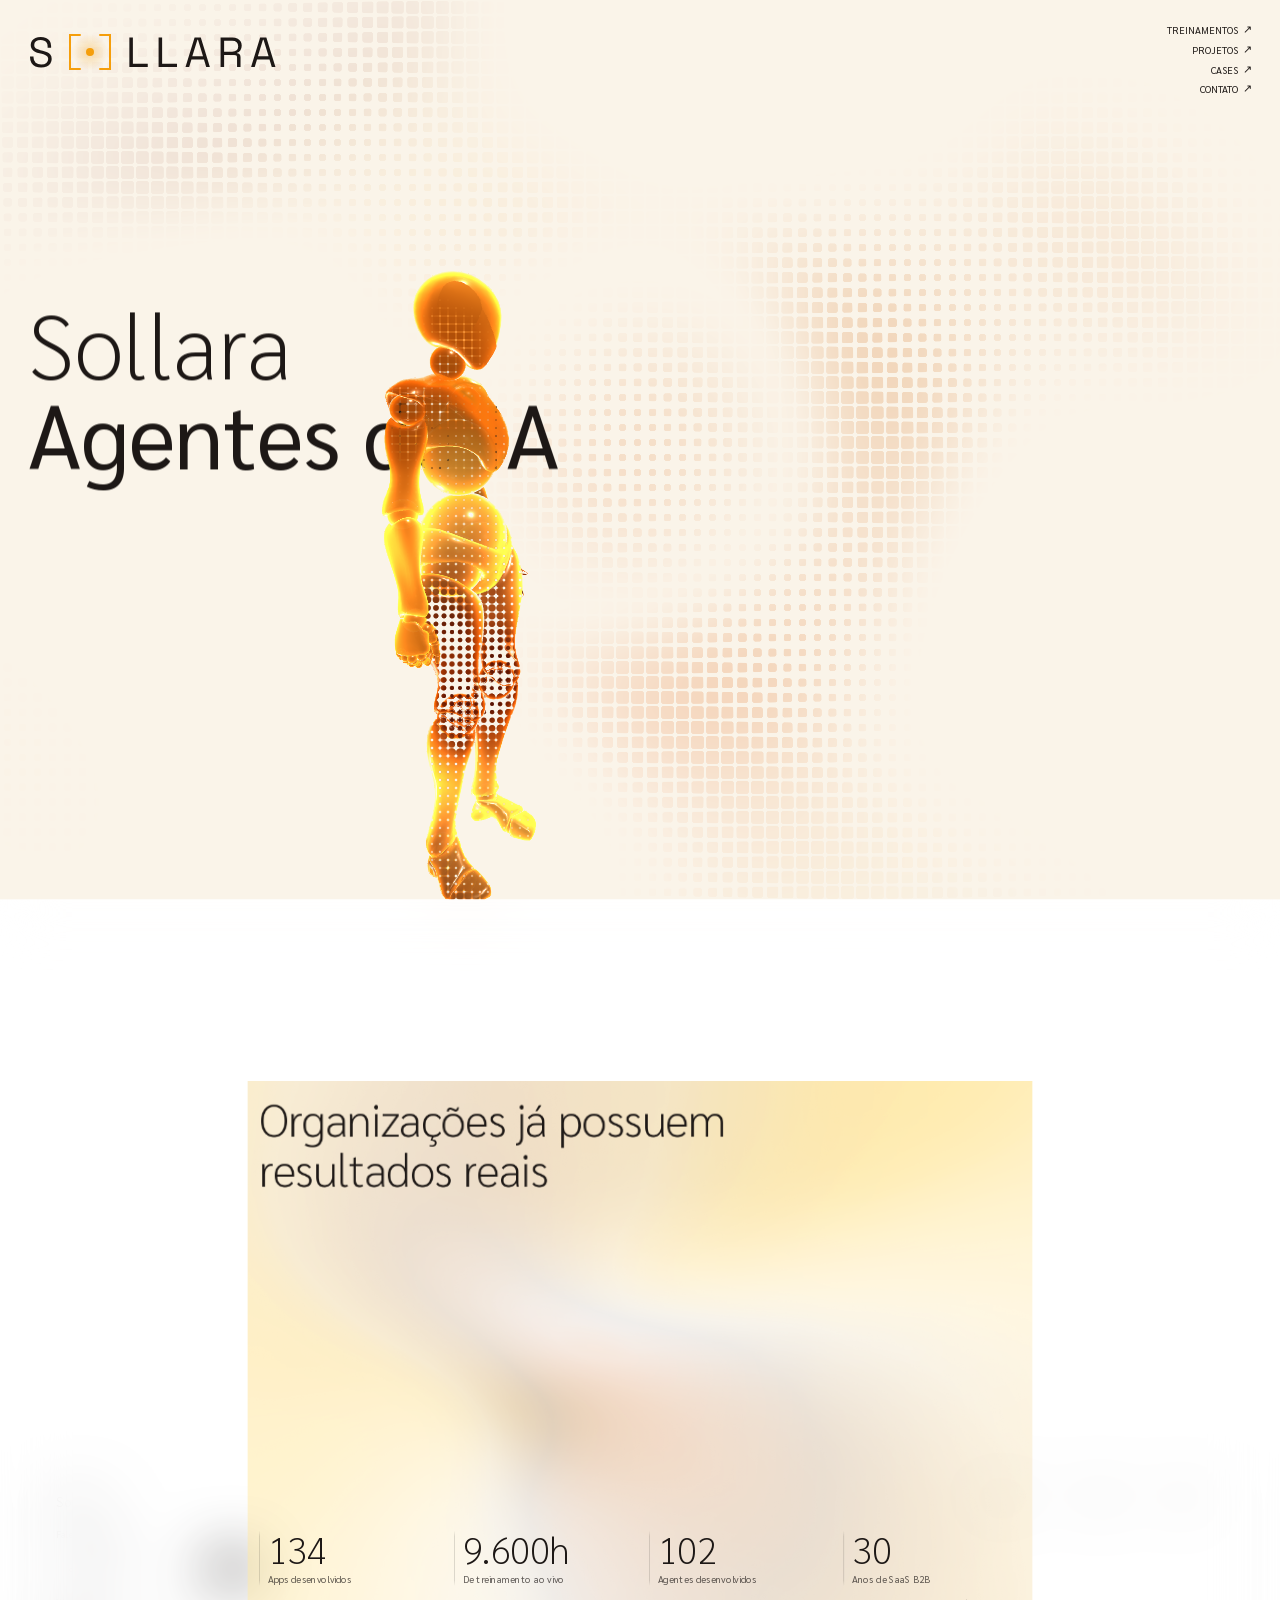
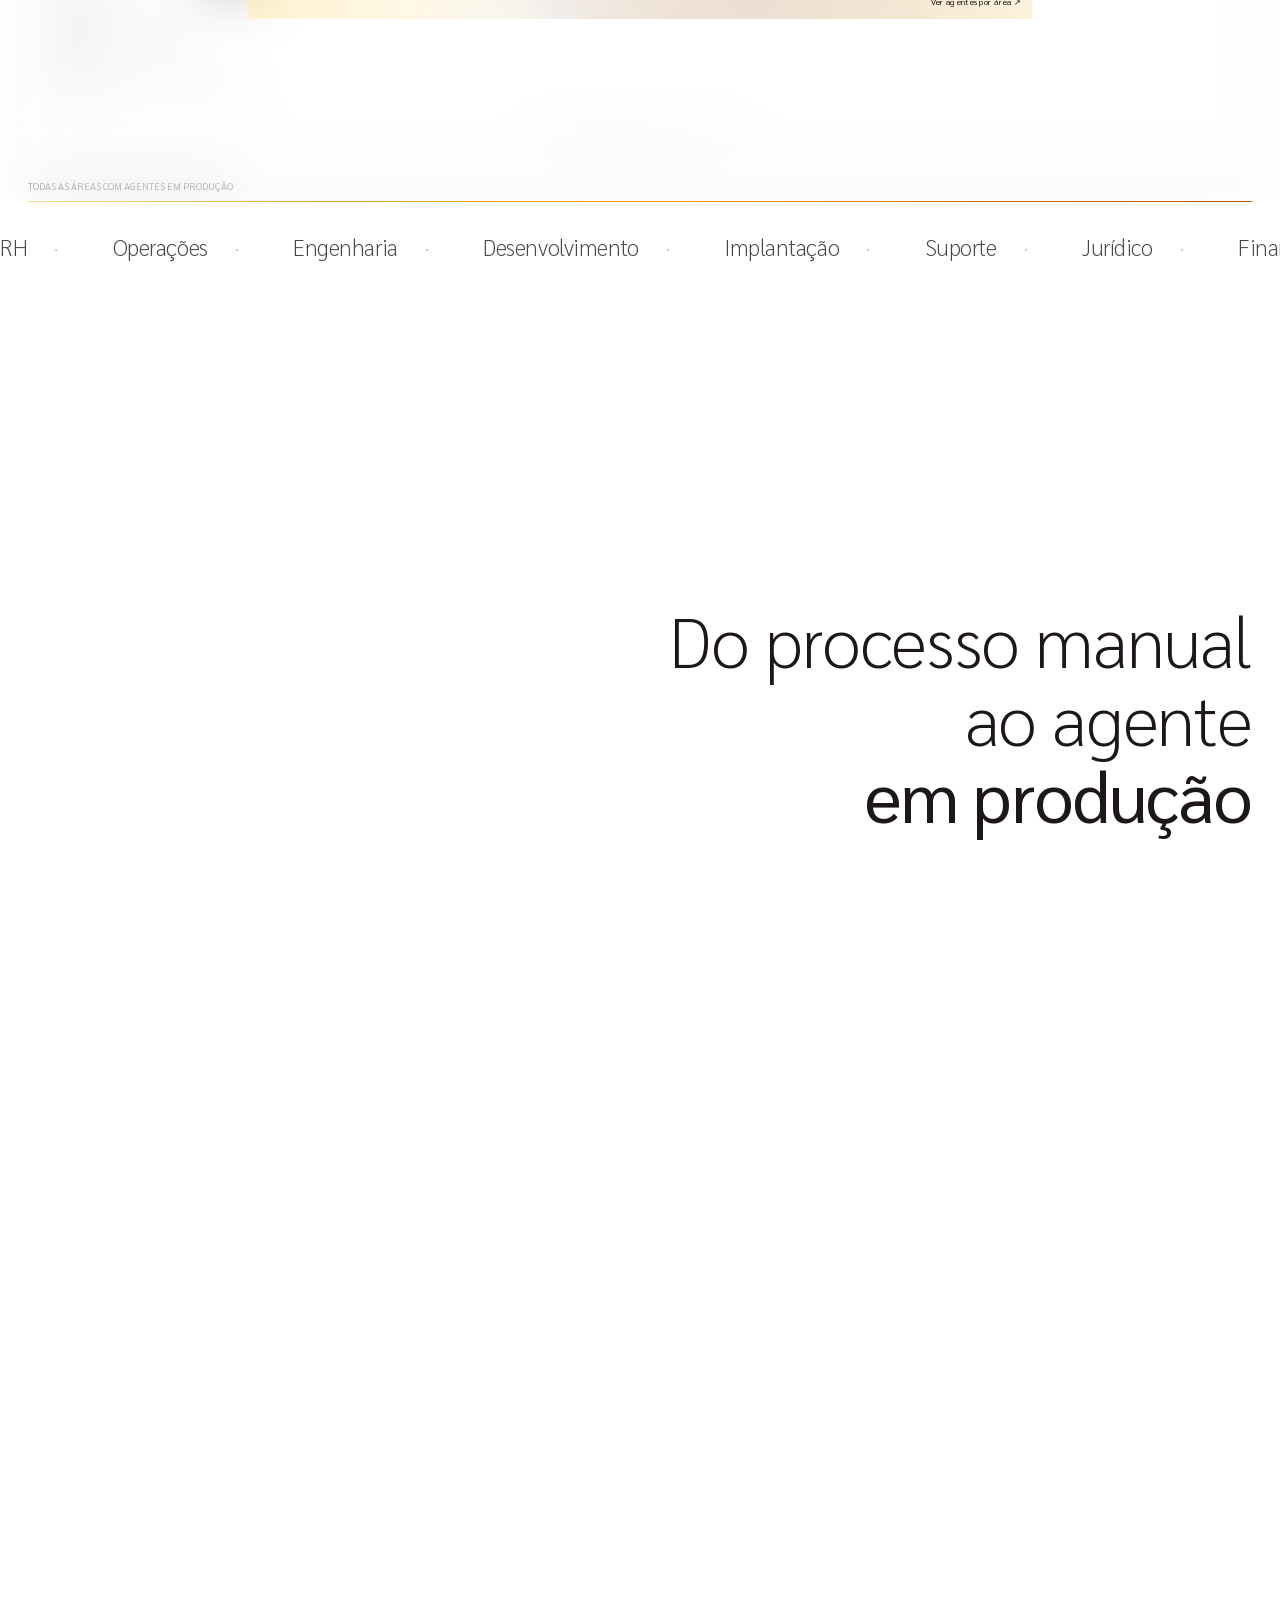
==== index.html @ 8cad81ec "feat: publica versão de avaliação do site da Sollara" ====
<!DOCTYPE html><html lang="pt-BR"><head><meta charset="UTF-8"><meta name="viewport" content="width=device-width, initial-scale=1.0"><title>Sollara — Agentes de IA Empresariais </title><meta name="description" content="Treinamentos de 16h por área e projetos de IA agêntica do Grupo eSales."><link rel="stylesheet" href="motion/css/fonts.css"><link rel="stylesheet" href="motion/css/style.css"><style>.palavra{white-space:nowrap}html{font-size:max(9px,.625vw)}.marquee-text{letter-spacing:-.02em;color:#1d1816;white-space:nowrap;align-items:center;height:3.75rem;font-family:Sarabun,sans-serif;font-size:2.5rem;font-weight:200;display:inline-flex}.marquee-text:after{content:"·";color:#e8ab30;margin-left:3rem}.hero-logo{height:auto}.phase4-container .split-feature-container{pointer-events:inherit}.footer-contato{flex-direction:column;gap:.75rem;margin:.5rem 0 1.5rem;font-size:.875rem;display:flex}.footer-contato a,.footer-contato div{color:#1d1816;flex-direction:column;gap:.15rem;text-decoration:none;display:flex}.footer-contato a:hover{color:#db7706}.footer-contato span{letter-spacing:.12em;text-transform:uppercase;opacity:.5;font-size:.625rem;font-weight:700}.footer-col a.footer-col-link{opacity:1;font-size:1rem;font-weight:500}.footer-col a.footer-col-link:hover{color:#db7706}.hi-text-forte{opacity:.92;font-size:1.375rem;font-weight:500}.gc-bottom{flex-direction:column;align-items:stretch;gap:1.75rem}.gc-bottom-right{grid-template-columns:repeat(4,minmax(0,1fr));align-items:start;gap:2rem 3rem;width:100%;display:grid}.stat-link{align-self:flex-end}.gc-bottom-right .stat-col{gap:.75rem;padding-left:1.5rem}.gc-bottom-right .stat-num{white-space:nowrap;font-size:max(40px,4.4vw)}.gc-bottom-right .stat-desc{opacity:.7;white-space:nowrap;font-size:15px;font-weight:500}.stat-link{color:#1d1816;letter-spacing:.02em;font-size:13px;font-weight:500;text-decoration:none}.stat-link:hover{color:#b45309}@media (width<=900px){.gc-bottom-right{grid-template-columns:repeat(2,minmax(0,1fr));column-gap:2rem}}
</style></head><body><div id="preloader" style="position: fixed; top: 0; left: 0; width: 100%; height: 100vh; z-index: 9999; pointer-events: none; transition: opacity 1s ease;"><div style="position: absolute; top: 2.5rem; left: 3.125rem; color: #1d1816; font-family: 'Sarabun', sans-serif; font-weight: 200; font-size: 4rem; letter-spacing: -0.02em; line-height: 1;">[ &nbsp;<div style="height: 4rem; overflow: hidden; position: relative; width: 6.5rem; display: inline-block; vertical-align: top;"><div id="odometer-numbers" style="position: absolute; top: 0; left: 0; width: 100%; transition: transform 0.05s linear; text-align: center;"></div></div>&nbsp; / 100 ]</div></div><img src="motion/images/logo-sollara.svg" class="hero-logo preload-hidden reveal-anim from-top" alt="Sollara"><h1 class="hero-title" id="animated-hero-title">Sollara<br><span class="hero-subtitle">Agentes de IA</span></h1><div class="hero-nav preload-hidden reveal-anim from-top"><a href="solucoes/index.html#cursos">treinamentos <span class="nav-arrow">↗</span></a><a href="solucoes/index.html#projetos">projetos <span class="nav-arrow">↗</span></a><a href="solucoes/index.html#cases">cases <span class="nav-arrow">↗</span></a><a href="mailto:contato@sollara.ai">contato <span class="nav-arrow">↗</span></a></div><div class="scroll-content-wrapper"><div class="scroll-title-container" id="scroll-title"><h3 class="animated-title flow-title">Área de negócios munida de<br>um exército de<br><span style="font-weight: 500;">desenvolvedores</span></h3></div><div class="clients-container"><div class="clients-subtitle">TODAS AS ÁREAS COM AGENTES EM PRODUÇÃO</div><div class="clients-line"></div><div class="marquee-container"><div class="marquee-content"><span class="marquee-logo marquee-text">RH</span><span class="marquee-logo marquee-text">Operações</span><span class="marquee-logo marquee-text">Engenharia</span><span class="marquee-logo marquee-text">Desenvolvimento</span><span class="marquee-logo marquee-text">Implantação</span><span class="marquee-logo marquee-text">Suporte</span><span class="marquee-logo marquee-text">Jurídico</span><span class="marquee-logo marquee-text">Financeiro</span><span class="marquee-logo marquee-text">Comercial</span><span class="marquee-logo marquee-text">Infraestrutura/TI</span><span class="marquee-logo marquee-text">Diretoria</span><span class="marquee-logo marquee-text">Conselho</span><span class="marquee-logo marquee-text">RH</span><span class="marquee-logo marquee-text">Operações</span><span class="marquee-logo marquee-text">Engenharia</span><span class="marquee-logo marquee-text">Desenvolvimento</span><span class="marquee-logo marquee-text">Implantação</span><span class="marquee-logo marquee-text">Suporte</span><span class="marquee-logo marquee-text">Jurídico</span><span class="marquee-logo marquee-text">Financeiro</span><span class="marquee-logo marquee-text">Comercial</span><span class="marquee-logo marquee-text">Infraestrutura/TI</span><span class="marquee-logo marquee-text">Diretoria</span><span class="marquee-logo marquee-text">Conselho</span></div></div></div><div class="feature-container" style="align-items: flex-end; padding-right: 3.125rem; padding-left: 3.125rem; box-sizing: border-box;"><h3 class="feature-title animated-title flow-title" style="text-align: right;">Do processo manual<br>ao agente<br><span style="font-weight: 500;">em produção</span></h3></div></div><div class="phase4-container" id="phase4-container" style="font-family: 'Sarabun', sans-serif;"><div class="split-feature-container"><div class="hi-top" style="width: 100%; min-width: 15rem; max-width: 20rem; margin-bottom: 0;"><span>( P )</span><span>[ 002 /004 ]</span></div><div style="display: flex; flex-direction: column; align-items: flex-start;"><div class="split-top" style="text-align: left; display: inline-block;"><h3 class="feature-title animated-title" id="phase4-title" style="text-align: left; margin-top: 0;">Do mapa ao agente,<br><span style="font-weight: 500;">com o seu time</span></h3><div class="clients-line" style="margin-top: 3rem; margin-bottom: 3rem; width: 100%; margin-left: 0; margin-right: 0;"></div></div><div class="split-bottom" style="align-items: flex-start;"><div class="hi-text hi-text-forte" style="text-align: left; max-width: 34rem;">Mapeamos onde um agente gera mais ganho, colocamos o primeiro no ar com o seu time, levamos para outras áreas com governança — e formamos os gestores para seguirem construindo sozinhos, sem depender de TI.</div><a href="mailto:contato@sollara.ai" class="hi-btn" style="margin-top: 1.5rem; text-transform: uppercase;">FALAR SOBRE UM PROJETO</a></div></div></div></div><div class="words-container"><div class="flying-word" id="word1"><span class="char">p</span><span class="char">r</span><span class="char">o</span><span class="char">c</span><span class="char">e</span><span class="char">s</span><span class="char">s</span><span class="char">o</span><span class="char">s</span></div><div class="flying-word" id="word2"><span class="char">p</span><span class="char">e</span><span class="char">s</span><span class="char">s</span><span class="char">o</span><span class="char">a</span><span class="char">s</span></div><div class="flying-word" id="word3"><span class="char">a</span><span class="char">g</span><span class="char">e</span><span class="char">n</span><span class="char">t</span><span class="char">e</span><span class="char">s</span></div><div class="flying-word" id="word4"><span class="char">e</span><span class="char">s</span><span class="char">c</span><span class="char">a</span><span class="char">l</span><span class="char">a</span><span class="char">b</span><span class="char">i</span><span class="char">l</span><span class="char">i</span><span class="char">d</span><span class="char">a</span><span class="char">d</span><span class="char">e</span></div><div class="flying-word" id="word5"><span class="char">r</span><span class="char">e</span><span class="char">s</span><span class="char">u</span><span class="char">l</span><span class="char">t</span><span class="char">a</span><span class="char">d</span><span class="char">o</span></div></div><div class="glass-container" id="glass-container"><div id="glass-gradient" class="glass-gradient-wrapper"><img src="motion/images/gradient.png" class="glass-gradient-img" alt=""><div class="gradient-content"><div class="gc-top-left animated-title" id="phase3-title">Organizações já possuem<br>resultados reais</div><div class="gc-bottom"><div class="gc-bottom-right"><div class="stat-col"><div class="stat-num">134</div><div class="stat-desc">Apps desenvolvidos</div></div><div class="stat-col"><div class="stat-num">9.600h</div><div class="stat-desc">De treinamento ao vivo</div></div><div class="stat-col"><div class="stat-num">102</div><div class="stat-desc">Agentes desenvolvidos</div></div><div class="stat-col"><div class="stat-num">30</div><div class="stat-desc">Anos de SaaS B2B</div></div></div><a class="stat-link" href="solucoes/index.html#cases">Ver agentes por área <span class="nav-arrow">↗</span></a></div></div></div></div><div class="phase5-container" id="phase5-container" style="font-family: 'Sarabun', sans-serif;"><div class="hi-top phase5-label-right"><span>( T )</span><span>[ 003 /004 ]</span></div><h3 class="feature-title phase5-title-left animated-title" id="phase5-title-1">Treinamentos por área</h3><div class="hi-text phase5-desc-left">Treinamentos de 16h por área — Gestão, RH, Marketing, Operação, Comercial, Implantação, Suporte e Construção de Agentes Autônomos — ou um curso personalizado para a sua empresa. Turma ao vivo, ferramenta real construída em sala.</div><h3 class="feature-title phase5-title-right animated-title" id="phase5-title-2">A Sollara constrói<br><span style="font-weight: 500;">seu agente</span></h3></div><div class="phase6-container" id="phase6-container"><h3 class="phase6-title animated-title" id="phase6-title">Prontos para sair<br><span style="font-weight: 400;">da teoria?</span></h3></div><div class="phase6-footer-wrapper" id="phase6-footer"><div class="glass-footer"><div class="footer-top"><div class="footer-left"><h2 style="margin: 0 0 2rem 0; font-weight: 500; font-size: 1.5rem; letter-spacing: -0.02em;">Sollara</h2><div class="footer-heading">Fale com a Sollara.</div><div class="footer-input-group"><a href="mailto:contato@sollara.ai" class="footer-input" style="display:flex; align-items:center; text-decoration:none; color:inherit;">contato@sollara.ai</a><a href="mailto:contato@sollara.ai" class="footer-submit" style="display:flex; align-items:center; text-decoration:none;">Enviar</a></div><div class="footer-contato"><a href="tel:+555133258100"><span>Telefone</span>(51) 3325-8100</a><div><span>Endereço</span>Av. Carlos Gomes, 111 — Porto Alegre · RS</div><a href="https://www.instagram.com/sollara.ai/" target="_blank" rel="noopener noreferrer"><span>Instagram</span>@sollara.ai</a></div><div class="footer-subtext">Treinamentos e projetos de IA agêntica — unidade de IA do Grupo eSales.</div></div><div class="footer-right"><div class="footer-col"><a class="footer-col-link" href="solucoes/index.html#cursos">Treinamentos <span class="nav-arrow">↗</span></a></div><div class="footer-col"><a class="footer-col-link" href="solucoes/index.html#projetos">Projetos <span class="nav-arrow">↗</span></a></div><div class="footer-col"><a class="footer-col-link" href="solucoes/index.html#sobre">Sollara <span class="nav-arrow">↗</span></a></div></div></div><div class="footer-line"></div><div class="footer-bottom">© 2026 Sollara · Grupo eSales. Todos os direitos reservados.</div></div></div><script>document.addEventListener("DOMContentLoaded",function(){function a(o){var t=null;Array.prototype.slice.call(o.childNodes).forEach(function(e){e.nodeType===1&&e.classList.contains("char-mask")?(t||(t=document.createElement("span"),t.className="palavra",o.insertBefore(t,e)),t.appendChild(e)):(t=null,e.nodeType===1&&e.tagName!=="BR"&&a(e))})}document.querySelectorAll("#animated-hero-title, .animated-title").forEach(a)});</script><script defer src="motion/js/vendor.js"></script><script defer src="motion/js/embedded-assets.js"></script><script defer src="motion/js/main.js"></script></body></html>
---- motion/css/fonts.css ----
@font-face{font-family:Sarabun;font-style:italic;font-weight:400;font-display:swap;src:url(../fonts/sarabun-400-italic-thai.woff2) format("woff2");unicode-range:U+02D7,U+0303,U+0331,U+0E01-0E5B,U+200C-200D,U+25CC}@font-face{font-family:Sarabun;font-style:italic;font-weight:400;font-display:swap;src:url(../fonts/sarabun-400-italic-vietnamese.woff2) format("woff2");unicode-range:U+0102-0103,U+0110-0111,U+0128-0129,U+0168-0169,U+01A0-01A1,U+01AF-01B0,U+0300-0301,U+0303-0304,U+0308-0309,U+0323,U+0329,U+1EA0-1EF9,U+20AB}@font-face{font-family:Sarabun;font-style:italic;font-weight:400;font-display:swap;src:url(../fonts/sarabun-400-italic-latin-ext.woff2) format("woff2");unicode-range:U+0100-02BA,U+02BD-02C5,U+02C7-02CC,U+02CE-02D7,U+02DD-02FF,U+0304,U+0308,U+0329,U+1D00-1DBF,U+1E00-1E9F,U+1EF2-1EFF,U+2020,U+20A0-20AB,U+20AD-20C0,U+2113,U+2C60-2C7F,U+A720-A7FF}@font-face{font-family:Sarabun;font-style:italic;font-weight:400;font-display:swap;src:url(../fonts/sarabun-400-italic-latin.woff2) format("woff2");unicode-range:U+0000-00FF,U+0131,U+0152-0153,U+02BB-02BC,U+02C6,U+02DA,U+02DC,U+0304,U+0308,U+0329,U+2000-206F,U+20AC,U+2122,U+2191,U+2193,U+2212,U+2215,U+FEFF,U+FFFD}@font-face{font-family:Sarabun;font-style:normal;font-weight:200;font-display:swap;src:url(../fonts/sarabun-200-thai.woff2) format("woff2");unicode-range:U+02D7,U+0303,U+0331,U+0E01-0E5B,U+200C-200D,U+25CC}@font-face{font-family:Sarabun;font-style:normal;font-weight:200;font-display:swap;src:url(../fonts/sarabun-200-vietnamese.woff2) format("woff2");unicode-range:U+0102-0103,U+0110-0111,U+0128-0129,U+0168-0169,U+01A0-01A1,U+01AF-01B0,U+0300-0301,U+0303-0304,U+0308-0309,U+0323,U+0329,U+1EA0-1EF9,U+20AB}@font-face{font-family:Sarabun;font-style:normal;font-weight:200;font-display:swap;src:url(../fonts/sarabun-200-latin-ext.woff2) format("woff2");unicode-range:U+0100-02BA,U+02BD-02C5,U+02C7-02CC,U+02CE-02D7,U+02DD-02FF,U+0304,U+0308,U+0329,U+1D00-1DBF,U+1E00-1E9F,U+1EF2-1EFF,U+2020,U+20A0-20AB,U+20AD-20C0,U+2113,U+2C60-2C7F,U+A720-A7FF}@font-face{font-family:Sarabun;font-style:normal;font-weight:200;font-display:swap;src:url(../fonts/sarabun-200-latin.woff2) format("woff2");unicode-range:U+0000-00FF,U+0131,U+0152-0153,U+02BB-02BC,U+02C6,U+02DA,U+02DC,U+0304,U+0308,U+0329,U+2000-206F,U+20AC,U+2122,U+2191,U+2193,U+2212,U+2215,U+FEFF,U+FFFD}@font-face{font-family:Sarabun;font-style:normal;font-weight:400;font-display:swap;src:url(../fonts/sarabun-400-thai.woff2) format("woff2");unicode-range:U+02D7,U+0303,U+0331,U+0E01-0E5B,U+200C-200D,U+25CC}@font-face{font-family:Sarabun;font-style:normal;font-weight:400;font-display:swap;src:url(../fonts/sarabun-400-vietnamese.woff2) format("woff2");unicode-range:U+0102-0103,U+0110-0111,U+0128-0129,U+0168-0169,U+01A0-01A1,U+01AF-01B0,U+0300-0301,U+0303-0304,U+0308-0309,U+0323,U+0329,U+1EA0-1EF9,U+20AB}@font-face{font-family:Sarabun;font-style:normal;font-weight:400;font-display:swap;src:url(../fonts/sarabun-400-latin-ext.woff2) format("woff2");unicode-range:U+0100-02BA,U+02BD-02C5,U+02C7-02CC,U+02CE-02D7,U+02DD-02FF,U+0304,U+0308,U+0329,U+1D00-1DBF,U+1E00-1E9F,U+1EF2-1EFF,U+2020,U+20A0-20AB,U+20AD-20C0,U+2113,U+2C60-2C7F,U+A720-A7FF}@font-face{font-family:Sarabun;font-style:normal;font-weight:400;font-display:swap;src:url(../fonts/sarabun-400-latin.woff2) format("woff2");unicode-range:U+0000-00FF,U+0131,U+0152-0153,U+02BB-02BC,U+02C6,U+02DA,U+02DC,U+0304,U+0308,U+0329,U+2000-206F,U+20AC,U+2122,U+2191,U+2193,U+2212,U+2215,U+FEFF,U+FFFD}
---- motion/css/style.css ----
::-webkit-scrollbar{display:none}html{font-size:max(12px,.833333vw)}body{margin:0;overflow-x:hidden;-ms-overflow-style:none;scrollbar-width:none;background-color:#fff;height:2800vh}.preload-hidden{opacity:0!important;pointer-events:none!important}.reveal-anim{transition:transform 1.6s cubic-bezier(.2,.8,.2,1) .6s,opacity 1.6s ease .6s;will-change:transform,opacity}.preload-hidden.reveal-anim.from-top{transform:translateY(-20px)}.preload-hidden.reveal-anim.from-bottom{transform:translateY(20px)}canvas{display:block}.hero-logo{position:absolute;top:2.5rem;left:3.125rem;z-index:5;height:1.75rem;width:auto}.hero-title{position:absolute;top:43%;transform:translateY(-50%);left:3.125rem;font-family:Sarabun,sans-serif;font-weight:200;font-size:max(2.5rem,7vw);color:#1d1816;margin:0;z-index:2;pointer-events:none;line-height:1;white-space:nowrap}.char-mask{display:inline-block;overflow:hidden;vertical-align:bottom;padding-top:.2em;margin-top:-.2em;padding-bottom:1.2em;margin-bottom:-1.2em;perspective:500px}.hero-char{display:inline-block;transform:translateY(110%) translateZ(-60px) rotateX(-65deg);transform-origin:bottom center;filter:blur(14px);opacity:0;will-change:transform,filter,opacity;transition:transform 1.6s cubic-bezier(.2,.8,.2,1),filter 1.6s ease,opacity 1.2s ease}.hero-char.revealed{transform:translateY(0) translateZ(0) rotateX(0);filter:blur(0px);opacity:1}.animated-title .hero-char{transition:transform .8s cubic-bezier(.2,.8,.2,1),filter .8s ease,opacity .6s ease}.hero-nav{position:absolute;top:2.5rem;right:3.125rem;z-index:5;font-family:Sarabun,sans-serif;font-weight:400;display:flex;flex-direction:column;align-items:flex-end;gap:.75rem}.hero-nav a{color:#1d1816;text-decoration:none;font-size:1.1rem;font-weight:400;text-transform:uppercase;display:flex;align-items:center;gap:.5rem;opacity:1;transition:transform .2s ease;cursor:pointer}.hero-nav a:hover{transform:translate(-4px)}.hero-nav a .nav-arrow{font-size:1.2rem;font-weight:400;line-height:1}.hero-subtitle{font-weight:400;color:#1d1816}.hero-info-block{position:absolute;bottom:3.125rem;left:3.125rem;z-index:5;font-family:Sarabun,sans-serif;color:#1d1816;width:20rem;display:flex;flex-direction:column}.hi-top{display:flex;justify-content:space-between;font-size:1.1rem;font-weight:400;text-transform:uppercase;margin-bottom:2rem}.hi-text{font-size:1.0625rem;line-height:1.5;opacity:.7;margin-bottom:2.5rem}.hi-btn{align-self:flex-start;padding:.875rem 3rem;border:1px solid #000000;border-radius:2.5rem;background:#ffffff1a;backdrop-filter:blur(12px);-webkit-backdrop-filter:blur(12px);color:#1d1816;text-decoration:none;font-size:.95rem;font-weight:400;letter-spacing:1px;transition:background .2s,transform .2s}.hi-btn:hover{background:#ffffff4d;transform:translateY(-2px)}.scroll-content-wrapper{position:absolute;top:calc(100vh + 34.375rem);left:0;width:100%;z-index:2;display:flex;flex-direction:column}.scroll-title-container{padding-left:3.125rem;margin-bottom:37.5rem}.scroll-title-container h3{font-family:Sarabun,sans-serif;font-weight:200;font-size:max(2.625rem,5.5vw);letter-spacing:-.02em;white-space:nowrap;color:#1d1816;margin:0;line-height:1.1}.clients-container{width:100%;display:flex;flex-direction:column;margin-bottom:37.5rem}.clients-subtitle{font-family:Sarabun,sans-serif;font-size:1.1rem;font-weight:400;text-transform:uppercase;padding-left:3.125rem;margin-bottom:1rem;color:#1d1816}.clients-line{height:1px;margin-left:3.125rem;margin-right:3.125rem;background:linear-gradient(to right,#f5d989,#e8ab30,#f59e0b,#db7706,#b45309);margin-bottom:3rem}.marquee-container{width:100%;overflow:hidden;white-space:nowrap;filter:grayscale(100%);opacity:.8}.marquee-content{display:inline-flex;align-items:center;gap:6rem;padding-right:6rem;animation:marquee 25s linear infinite}@keyframes marquee{0%{transform:translate(-50%)}to{transform:translate(0)}}.marquee-logo{height:3.75rem;width:auto;object-fit:contain}.feature-container{width:100%;display:flex;flex-direction:column}.feature-title{font-family:Sarabun,sans-serif;font-weight:200;font-size:max(2.625rem,5.5vw);letter-spacing:-.02em;white-space:nowrap;color:#1d1816;margin:0;line-height:1.1}.split-feature-container{width:100%;display:flex;flex-direction:column;padding-left:3.125rem;padding-right:3.125rem;box-sizing:border-box;margin-top:37.5rem}.pill-badge{display:inline-block;font-family:Sarabun,sans-serif;font-size:max(.875rem,1vw);font-weight:400;border:1px solid rgba(0,0,0,.2);border-radius:50px;padding:.3rem 1.2rem;color:#1d1816}.split-bottom{display:flex;flex-direction:column;align-items:flex-start;max-width:45rem}.feature-text{font-family:Sarabun,sans-serif;font-size:max(1.1rem,1.25vw);line-height:1.5;font-weight:300;color:#1d1816;opacity:.8}.phase4-container{position:fixed;top:0;left:0;width:100%;height:100vh;z-index:5;pointer-events:none;display:flex;align-items:flex-end;justify-content:flex-end;opacity:0;transform:translateY(50px)}.phase4-container .split-feature-container{pointer-events:auto;margin-top:0;padding-top:4rem;padding-bottom:4rem;height:100vh;justify-content:space-between;width:auto;align-items:flex-start}.phase5-container{position:fixed;top:0;left:0;width:100%;height:100vh;z-index:4;pointer-events:none;opacity:0}.phase5-title-left{position:absolute;top:2.5rem;left:3.125rem;text-align:left;margin:0}.phase5-title-right{position:absolute;bottom:2.5rem;right:3.125rem;text-align:right;margin:0}.phase5-desc-left{position:absolute;bottom:2.5rem;left:3.125rem;text-align:left;max-width:25rem;margin:0}.phase5-label-right{position:absolute;top:2.5rem;right:3.125rem;width:12rem;margin:0}.phase6-container{position:fixed;top:0;left:0;width:100%;height:100vh;z-index:2;pointer-events:none;opacity:0;display:flex;align-items:center;justify-content:center}.phase6-title{position:absolute;top:30vh;transform:translateY(-50%);left:0;width:100%;font-family:Sarabun,sans-serif;font-weight:200;font-size:max(2.5rem,7vw);color:#1d1816;margin:0;line-height:1;text-align:center;white-space:nowrap;pointer-events:none}.phase6-footer-wrapper{position:fixed;top:0;left:0;width:100%;height:100vh;z-index:4;pointer-events:none;transform:translateY(100vh)}.phase6-footer-wrapper *{pointer-events:auto}.glass-footer{position:absolute;bottom:2.5rem;left:3.125rem;right:3.125rem;padding:3rem;background:#fff6;backdrop-filter:blur(20px);-webkit-backdrop-filter:blur(20px);border-radius:2rem;border:1px solid rgba(255,255,255,.5);box-shadow:0 8px 32px #0000000d;display:flex;flex-direction:column;color:#1d1816;font-family:Sarabun,sans-serif}.footer-top{display:flex;justify-content:space-between}.footer-left{width:35%;display:flex;flex-direction:column}.footer-heading{font-size:1rem;font-weight:500;margin-bottom:1.5rem}.footer-input-group{display:flex;background:#fff9;border-radius:2rem;padding:.3rem;margin-bottom:1rem;border:1px solid rgba(0,0,0,.1);max-width:22rem}.footer-input{flex:1;background:transparent;border:none;outline:none;padding-left:1rem;font-family:Sarabun,sans-serif;font-size:.9rem}.footer-submit{background:#1d1816;color:#fff;border:none;border-radius:2rem;padding:.6rem 1.5rem;font-family:Sarabun,sans-serif;cursor:pointer;transition:transform .2s}.footer-submit:hover{transform:scale(1.05)}.footer-subtext{font-size:.75rem;opacity:.6;line-height:1.4;max-width:22rem}.footer-right{display:flex;gap:5rem;padding-right:2rem}.footer-col{display:flex;flex-direction:column;gap:1rem}.footer-col-title{font-size:.9rem;font-weight:500;margin-bottom:.5rem}.footer-col a{color:#1d1816;opacity:.7;text-decoration:none;font-size:.85rem;transition:opacity .2s}.footer-col a:hover{opacity:1}.footer-line{height:1px;background:#0000001a;margin-top:3rem;margin-bottom:1.5rem}.footer-bottom{text-align:center;font-size:.8rem;opacity:.6}.words-container{position:fixed;top:0;left:0;width:100%;height:100vh;perspective:1500px;z-index:2;pointer-events:none}.flying-word{position:absolute;top:50%;left:50%;font-family:Sarabun,sans-serif;font-weight:400;font-size:max(80px,25vw);color:#1d1816;margin:0;padding:0 .2em;opacity:0;white-space:nowrap;transform:translate3d(-50%,-50%,0) rotateY(0)}.flying-word .char{display:inline-block;padding:0 .15em;margin:0 -.15em}.glass-container{position:fixed;bottom:0;left:0;width:100%;height:100vh;background:#ffffff26;backdrop-filter:blur(30px);-webkit-backdrop-filter:blur(30px);border-top:1px solid rgba(255,255,255,.4);z-index:10;transform:translateY(100vh);pointer-events:none}.glass-gradient-wrapper{position:absolute;top:50%;left:50%;width:calc(100% - 8rem);height:calc(100% - 8rem);transform:translate(-50%,-50%) scale(.65);border-radius:0;overflow:hidden;pointer-events:auto}.glass-gradient-img{position:absolute;top:0;left:0;width:100%;height:100%;object-fit:cover;z-index:1;opacity:.5}.gradient-content{position:absolute;top:0;left:0;width:100%;height:100%;z-index:2;padding:2rem;box-sizing:border-box;display:flex;flex-direction:column;justify-content:space-between;color:#1d1816;font-family:Sarabun,sans-serif}.gc-top-left{font-size:max(2.625rem,5.5vw);font-weight:200;line-height:1.1;letter-spacing:-.02em;color:#1d1816;max-width:none;white-space:nowrap}.gc-bottom{display:flex;justify-content:space-between;align-items:flex-end}.gc-bottom-left{font-size:14px;font-weight:400;opacity:.8}.gc-bottom-right{display:flex;gap:3.75rem;align-items:flex-end}.stat-col{position:relative;padding-left:20px;display:flex;flex-direction:column;gap:16px}.stat-col-tall{margin-bottom:120px}.stat-col:before{content:"";position:absolute;left:0;top:0;bottom:0;width:1px;background:linear-gradient(to bottom,#0000,#0003 10% 90%,#0000)}.stat-col-tall:before{bottom:-120px}.stat-num{font-size:max(42px,5.5vw);font-weight:200;line-height:1}.stat-desc{font-size:13px;line-height:1.5;opacity:.85}.stat-sub{opacity:.5;font-size:11px}.stat-btn{width:44px;height:44px;border-radius:50%;background:#0000000d;display:flex;align-items:center;justify-content:center;margin-top:8px;cursor:pointer;transition:background .2s;border:1px solid rgba(0,0,0,.1)}.stat-btn:hover{background:#00000026}@media(max-width:600px){.scroll-title-container h3,.feature-title,.gc-top-left{white-space:normal}.gc-bottom{flex-direction:column;align-items:flex-start;gap:1rem}.gc-bottom-right{display:grid;grid-template-columns:repeat(2,minmax(0,1fr));gap:1.5rem 1rem;width:100%}.stat-col-tall{margin-bottom:0}.stat-col-tall:before{bottom:0}.phase5-title-left{max-width:calc(100% - 19.25rem)}.phase5-desc-left{bottom:calc(4rem + 2.2*max(2.625rem,5.5vw));max-width:calc(100% - 6.25rem)}.glass-footer{left:1rem;right:1rem;padding:1.5rem}.footer-top{flex-direction:column;gap:2rem}.footer-left{width:100%}.footer-right{flex-wrap:wrap;gap:1.5rem;padding-right:0}}
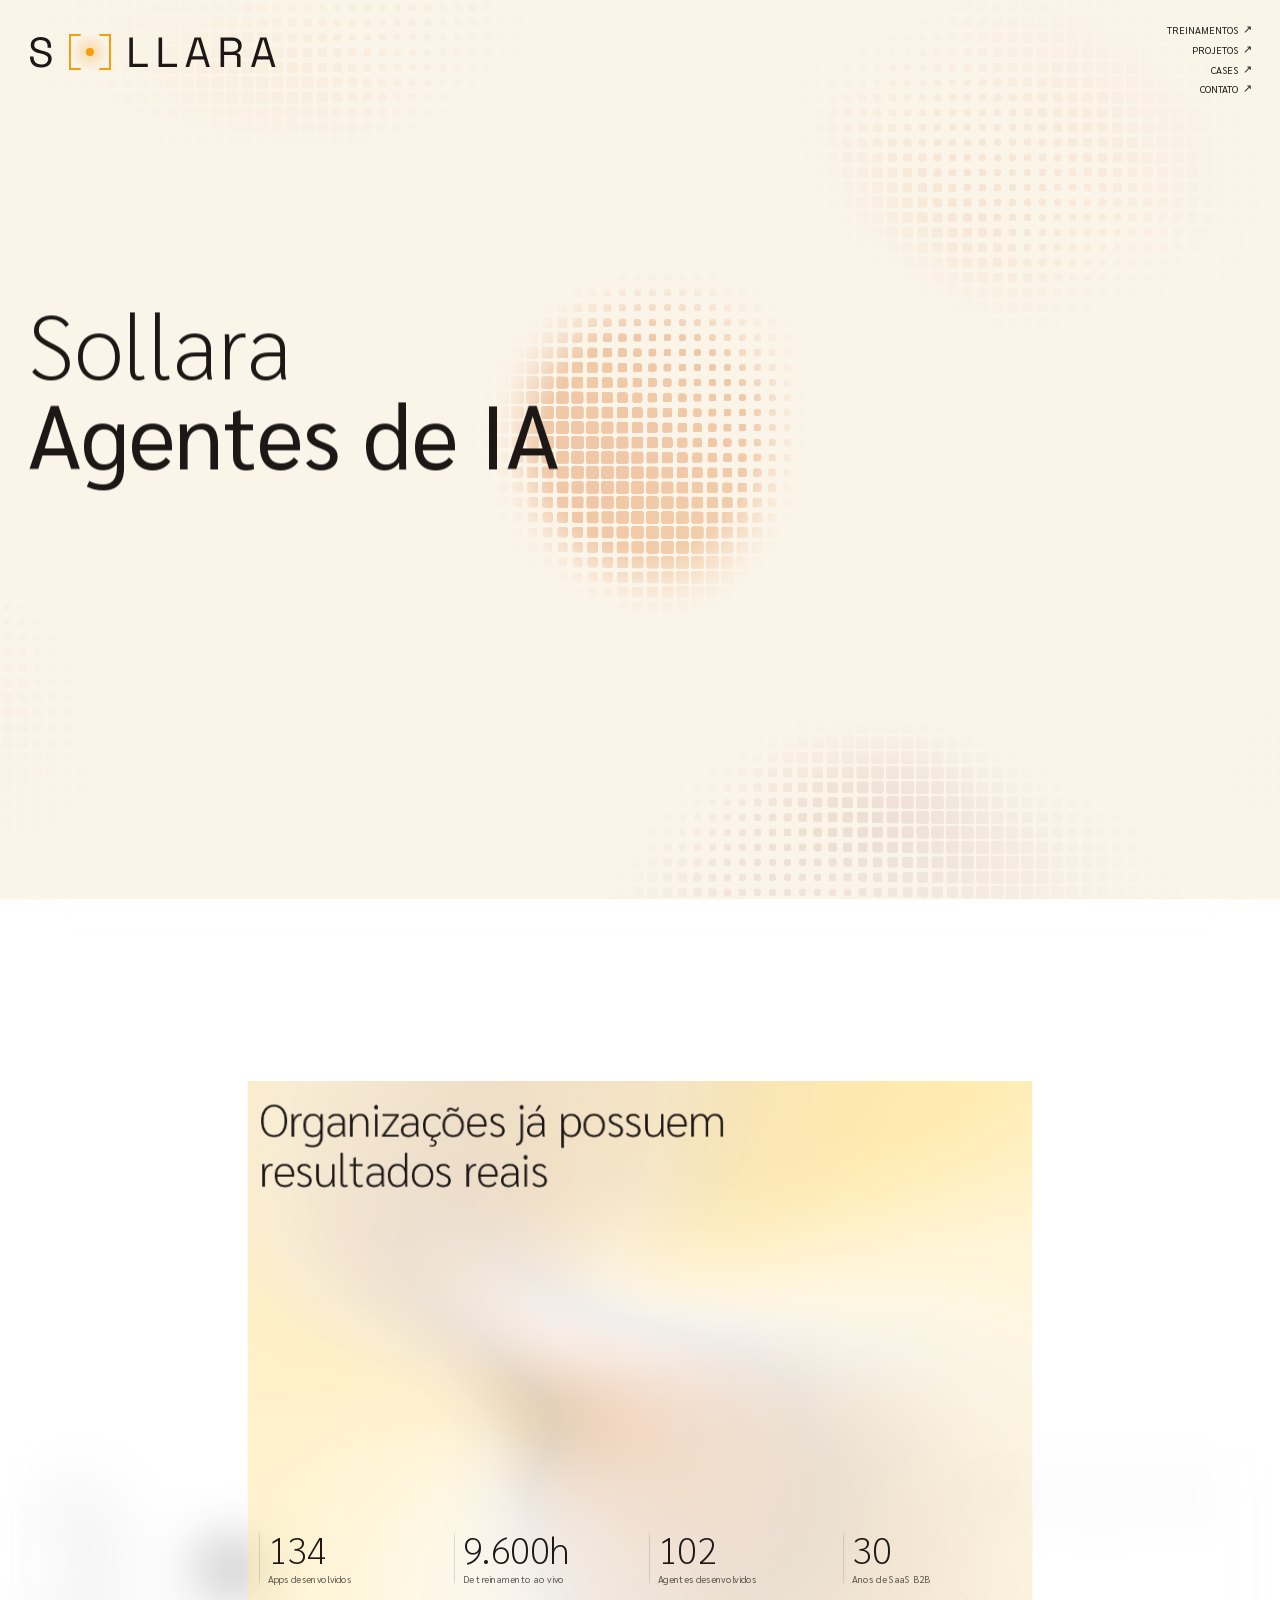
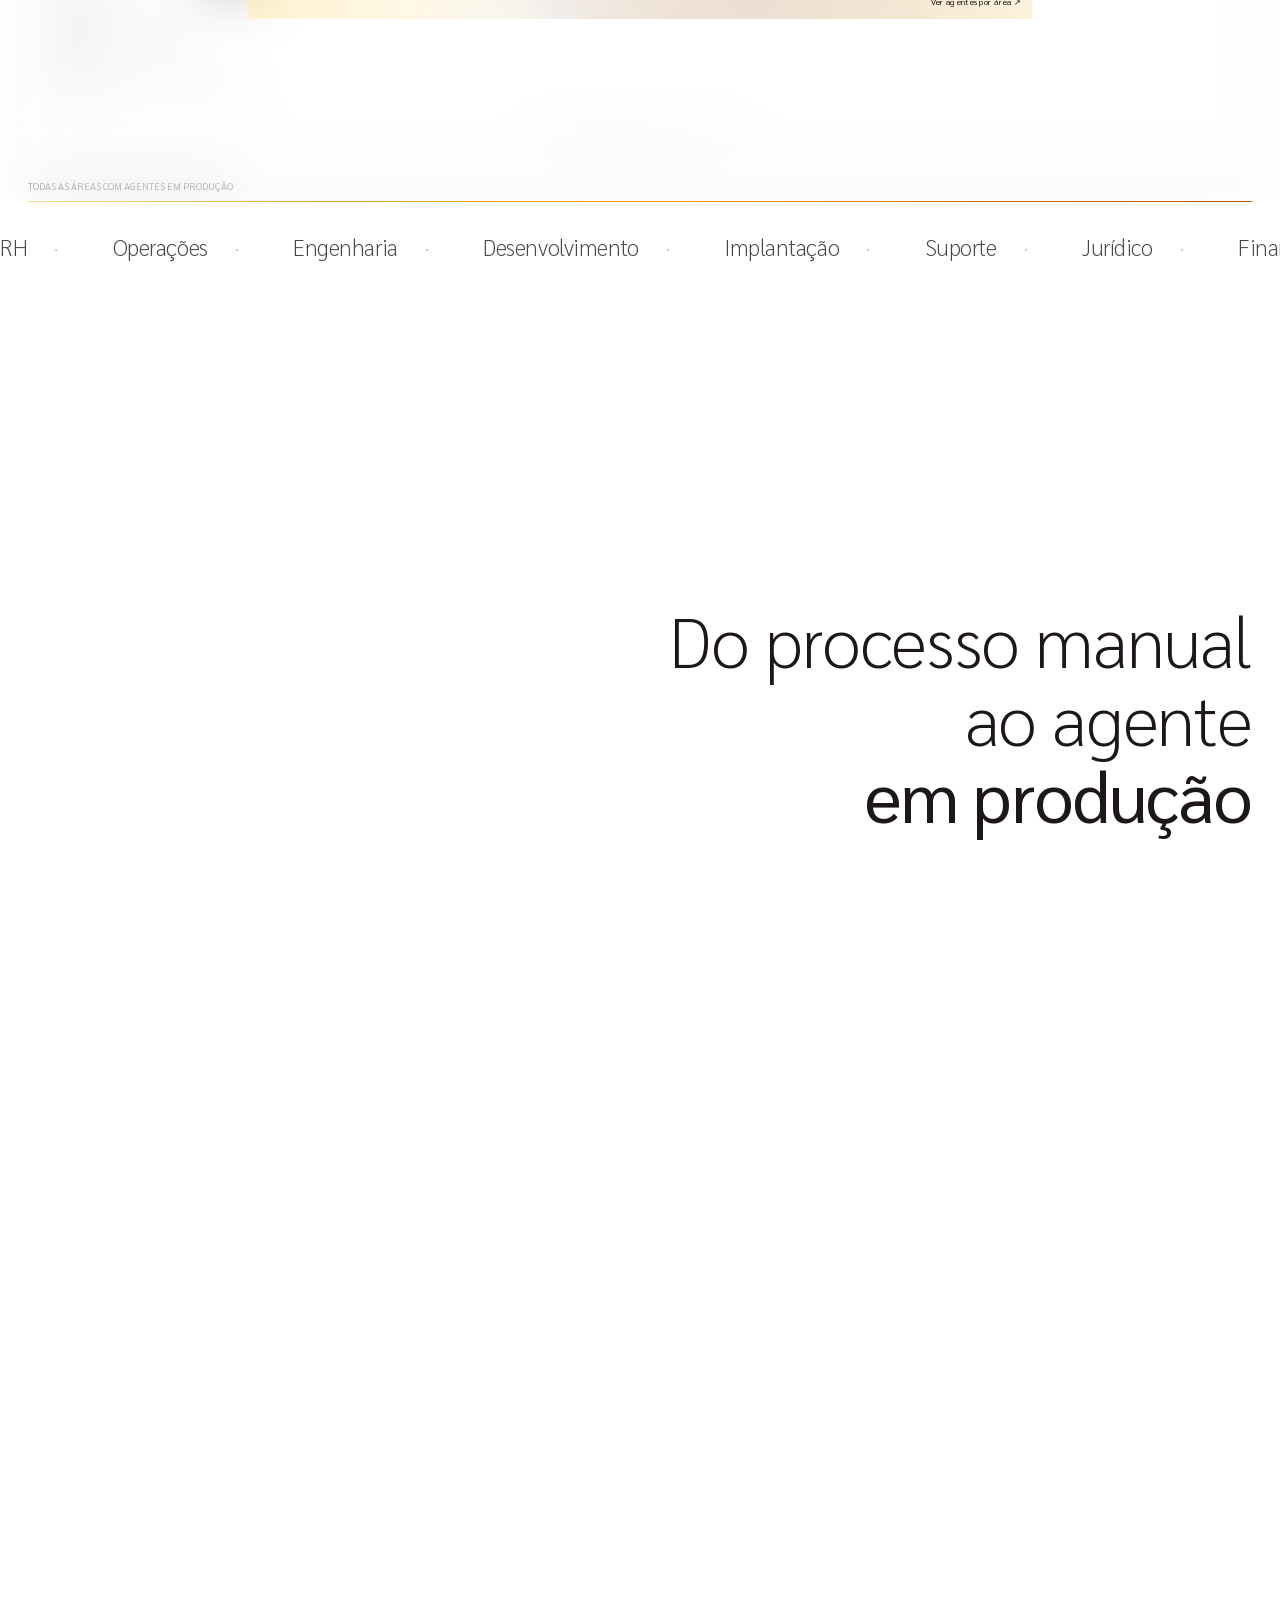
==== commit b4e6ab36: "fix: frame 3D scene and layout for phone screens" ====
--- a/index.html
+++ b/index.html
@@ -1,2 +1,2 @@
-<!DOCTYPE html><html lang="pt-BR"><head><meta charset="UTF-8"><meta name="viewport" content="width=device-width, initial-scale=1.0"><title>Sollara — Agentes de IA Empresariais </title><meta name="description" content="Treinamentos de 16h por área e projetos de IA agêntica do Grupo eSales."><link rel="stylesheet" href="motion/css/fonts.css"><link rel="stylesheet" href="motion/css/style.css"><style>.palavra{white-space:nowrap}html{font-size:max(9px,.625vw)}.marquee-text{letter-spacing:-.02em;color:#1d1816;white-space:nowrap;align-items:center;height:3.75rem;font-family:Sarabun,sans-serif;font-size:2.5rem;font-weight:200;display:inline-flex}.marquee-text:after{content:"·";color:#e8ab30;margin-left:3rem}.hero-logo{height:auto}.phase4-container .split-feature-container{pointer-events:inherit}.footer-contato{flex-direction:column;gap:.75rem;margin:.5rem 0 1.5rem;font-size:.875rem;display:flex}.footer-contato a,.footer-contato div{color:#1d1816;flex-direction:column;gap:.15rem;text-decoration:none;display:flex}.footer-contato a:hover{color:#db7706}.footer-contato span{letter-spacing:.12em;text-transform:uppercase;opacity:.5;font-size:.625rem;font-weight:700}.footer-col a.footer-col-link{opacity:1;font-size:1rem;font-weight:500}.footer-col a.footer-col-link:hover{color:#db7706}.hi-text-forte{opacity:.92;font-size:1.375rem;font-weight:500}.gc-bottom{flex-direction:column;align-items:stretch;gap:1.75rem}.gc-bottom-right{grid-template-columns:repeat(4,minmax(0,1fr));align-items:start;gap:2rem 3rem;width:100%;display:grid}.stat-link{align-self:flex-end}.gc-bottom-right .stat-col{gap:.75rem;padding-left:1.5rem}.gc-bottom-right .stat-num{white-space:nowrap;font-size:max(40px,4.4vw)}.gc-bottom-right .stat-desc{opacity:.7;white-space:nowrap;font-size:15px;font-weight:500}.stat-link{color:#1d1816;letter-spacing:.02em;font-size:13px;font-weight:500;text-decoration:none}.stat-link:hover{color:#b45309}@media (width<=900px){.gc-bottom-right{grid-template-columns:repeat(2,minmax(0,1fr));column-gap:2rem}}
+<!DOCTYPE html><html lang="pt-BR"><head><meta charset="UTF-8"><meta name="viewport" content="width=device-width, initial-scale=1.0"><title>Sollara — Agentes de IA Empresariais </title><meta name="description" content="Treinamentos de 16h por área e projetos de IA agêntica do Grupo eSales."><link rel="stylesheet" href="motion/css/fonts.css"><link rel="stylesheet" href="motion/css/style.css"><style>.palavra{white-space:nowrap}html{font-size:max(9px,.625vw)}.marquee-text{letter-spacing:-.02em;color:#1d1816;white-space:nowrap;align-items:center;height:3.75rem;font-family:Sarabun,sans-serif;font-size:2.5rem;font-weight:200;display:inline-flex}.marquee-text:after{content:"·";color:#e8ab30;margin-left:3rem}.hero-logo{height:auto}.phase4-container .split-feature-container{pointer-events:inherit}.footer-contato{flex-direction:column;gap:.75rem;margin:.5rem 0 1.5rem;font-size:.875rem;display:flex}.footer-contato a,.footer-contato div{color:#1d1816;flex-direction:column;gap:.15rem;text-decoration:none;display:flex}.footer-contato a:hover{color:#db7706}.footer-contato span{letter-spacing:.12em;text-transform:uppercase;opacity:.5;font-size:.625rem;font-weight:700}.footer-col a.footer-col-link{opacity:1;font-size:1rem;font-weight:500}.footer-col a.footer-col-link:hover{color:#db7706}.hi-text-forte{opacity:.92;font-size:1.375rem;font-weight:500}.gc-bottom{flex-direction:column;align-items:stretch;gap:1.75rem}.gc-bottom-right{grid-template-columns:repeat(4,minmax(0,1fr));align-items:start;gap:2rem 3rem;width:100%;display:grid}.stat-link{align-self:flex-end}.gc-bottom-right .stat-col{gap:.75rem;padding-left:1.5rem}.gc-bottom-right .stat-num{white-space:nowrap;font-size:max(40px,4.4vw)}.gc-bottom-right .stat-desc{opacity:.7;white-space:nowrap;font-size:15px;font-weight:500}.stat-link{color:#1d1816;letter-spacing:.02em;font-size:13px;font-weight:500;text-decoration:none}.stat-link:hover{color:#b45309}@media (width<=900px){.gc-bottom-right{grid-template-columns:repeat(2,minmax(0,1fr));column-gap:2rem}}@media (width<=600px){html,body{overflow-x:clip}.hero-logo{max-width:calc(100vw - 6.25rem)}.phase4-container .split-feature-container{max-width:100vw}.phase4-container .split-feature-container>div{width:100%}.words-container{z-index:4}.flying-word{font-size:13vw}.gc-bottom-right{column-gap:1rem}.gc-bottom-right .stat-col{padding-left:.75rem}.gc-bottom-right .stat-num{font-size:34px}.gc-bottom-right .stat-desc{white-space:normal;font-size:13px}.phase4-container{background:linear-gradient(#fdfaf500,#fdfaf5f0 55%)}.phase4-container .split-feature-container{padding:0 20px 32px}.phase4-container .feature-title{white-space:normal}.phase4-container .hi-text-forte{font-size:16px;max-width:100%!important}}
 </style></head><body><div id="preloader" style="position: fixed; top: 0; left: 0; width: 100%; height: 100vh; z-index: 9999; pointer-events: none; transition: opacity 1s ease;"><div style="position: absolute; top: 2.5rem; left: 3.125rem; color: #1d1816; font-family: 'Sarabun', sans-serif; font-weight: 200; font-size: 4rem; letter-spacing: -0.02em; line-height: 1;">[ &nbsp;<div style="height: 4rem; overflow: hidden; position: relative; width: 6.5rem; display: inline-block; vertical-align: top;"><div id="odometer-numbers" style="position: absolute; top: 0; left: 0; width: 100%; transition: transform 0.05s linear; text-align: center;"></div></div>&nbsp; / 100 ]</div></div><img src="motion/images/logo-sollara.svg" class="hero-logo preload-hidden reveal-anim from-top" alt="Sollara"><h1 class="hero-title" id="animated-hero-title">Sollara<br><span class="hero-subtitle">Agentes de IA</span></h1><div class="hero-nav preload-hidden reveal-anim from-top"><a href="solucoes/index.html#cursos">treinamentos <span class="nav-arrow">↗</span></a><a href="solucoes/index.html#projetos">projetos <span class="nav-arrow">↗</span></a><a href="solucoes/index.html#cases">cases <span class="nav-arrow">↗</span></a><a href="mailto:contato@sollara.ai">contato <span class="nav-arrow">↗</span></a></div><div class="scroll-content-wrapper"><div class="scroll-title-container" id="scroll-title"><h3 class="animated-title flow-title">Área de negócios munida de<br>um exército de<br><span style="font-weight: 500;">desenvolvedores</span></h3></div><div class="clients-container"><div class="clients-subtitle">TODAS AS ÁREAS COM AGENTES EM PRODUÇÃO</div><div class="clients-line"></div><div class="marquee-container"><div class="marquee-content"><span class="marquee-logo marquee-text">RH</span><span class="marquee-logo marquee-text">Operações</span><span class="marquee-logo marquee-text">Engenharia</span><span class="marquee-logo marquee-text">Desenvolvimento</span><span class="marquee-logo marquee-text">Implantação</span><span class="marquee-logo marquee-text">Suporte</span><span class="marquee-logo marquee-text">Jurídico</span><span class="marquee-logo marquee-text">Financeiro</span><span class="marquee-logo marquee-text">Comercial</span><span class="marquee-logo marquee-text">Infraestrutura/TI</span><span class="marquee-logo marquee-text">Diretoria</span><span class="marquee-logo marquee-text">Conselho</span><span class="marquee-logo marquee-text">RH</span><span class="marquee-logo marquee-text">Operações</span><span class="marquee-logo marquee-text">Engenharia</span><span class="marquee-logo marquee-text">Desenvolvimento</span><span class="marquee-logo marquee-text">Implantação</span><span class="marquee-logo marquee-text">Suporte</span><span class="marquee-logo marquee-text">Jurídico</span><span class="marquee-logo marquee-text">Financeiro</span><span class="marquee-logo marquee-text">Comercial</span><span class="marquee-logo marquee-text">Infraestrutura/TI</span><span class="marquee-logo marquee-text">Diretoria</span><span class="marquee-logo marquee-text">Conselho</span></div></div></div><div class="feature-container" style="align-items: flex-end; padding-right: 3.125rem; padding-left: 3.125rem; box-sizing: border-box;"><h3 class="feature-title animated-title flow-title" style="text-align: right;">Do processo manual<br>ao agente<br><span style="font-weight: 500;">em produção</span></h3></div></div><div class="phase4-container" id="phase4-container" style="font-family: 'Sarabun', sans-serif;"><div class="split-feature-container"><div class="hi-top" style="width: 100%; min-width: 15rem; max-width: 20rem; margin-bottom: 0;"><span>( P )</span><span>[ 002 /004 ]</span></div><div style="display: flex; flex-direction: column; align-items: flex-start;"><div class="split-top" style="text-align: left; display: inline-block;"><h3 class="feature-title animated-title" id="phase4-title" style="text-align: left; margin-top: 0;">Do mapa ao agente,<br><span style="font-weight: 500;">com o seu time</span></h3><div class="clients-line" style="margin-top: 3rem; margin-bottom: 3rem; width: 100%; margin-left: 0; margin-right: 0;"></div></div><div class="split-bottom" style="align-items: flex-start;"><div class="hi-text hi-text-forte" style="text-align: left; max-width: 34rem;">Mapeamos onde um agente gera mais ganho, colocamos o primeiro no ar com o seu time, levamos para outras áreas com governança — e formamos os gestores para seguirem construindo sozinhos, sem depender de TI.</div><a href="mailto:contato@sollara.ai" class="hi-btn" style="margin-top: 1.5rem; text-transform: uppercase;">FALAR SOBRE UM PROJETO</a></div></div></div></div><div class="words-container"><div class="flying-word" id="word1"><span class="char">p</span><span class="char">r</span><span class="char">o</span><span class="char">c</span><span class="char">e</span><span class="char">s</span><span class="char">s</span><span class="char">o</span><span class="char">s</span></div><div class="flying-word" id="word2"><span class="char">p</span><span class="char">e</span><span class="char">s</span><span class="char">s</span><span class="char">o</span><span class="char">a</span><span class="char">s</span></div><div class="flying-word" id="word3"><span class="char">a</span><span class="char">g</span><span class="char">e</span><span class="char">n</span><span class="char">t</span><span class="char">e</span><span class="char">s</span></div><div class="flying-word" id="word4"><span class="char">e</span><span class="char">s</span><span class="char">c</span><span class="char">a</span><span class="char">l</span><span class="char">a</span><span class="char">b</span><span class="char">i</span><span class="char">l</span><span class="char">i</span><span class="char">d</span><span class="char">a</span><span class="char">d</span><span class="char">e</span></div><div class="flying-word" id="word5"><span class="char">r</span><span class="char">e</span><span class="char">s</span><span class="char">u</span><span class="char">l</span><span class="char">t</span><span class="char">a</span><span class="char">d</span><span class="char">o</span></div></div><div class="glass-container" id="glass-container"><div id="glass-gradient" class="glass-gradient-wrapper"><img src="motion/images/gradient.png" class="glass-gradient-img" alt=""><div class="gradient-content"><div class="gc-top-left animated-title" id="phase3-title">Organizações já possuem<br>resultados reais</div><div class="gc-bottom"><div class="gc-bottom-right"><div class="stat-col"><div class="stat-num">134</div><div class="stat-desc">Apps desenvolvidos</div></div><div class="stat-col"><div class="stat-num">9.600h</div><div class="stat-desc">De treinamento ao vivo</div></div><div class="stat-col"><div class="stat-num">102</div><div class="stat-desc">Agentes desenvolvidos</div></div><div class="stat-col"><div class="stat-num">30</div><div class="stat-desc">Anos de SaaS B2B</div></div></div><a class="stat-link" href="solucoes/index.html#cases">Ver agentes por área <span class="nav-arrow">↗</span></a></div></div></div></div><div class="phase5-container" id="phase5-container" style="font-family: 'Sarabun', sans-serif;"><div class="hi-top phase5-label-right"><span>( T )</span><span>[ 003 /004 ]</span></div><h3 class="feature-title phase5-title-left animated-title" id="phase5-title-1">Treinamentos por área</h3><div class="hi-text phase5-desc-left">Treinamentos de 16h por área — Gestão, RH, Marketing, Operação, Comercial, Implantação, Suporte e Construção de Agentes Autônomos — ou um curso personalizado para a sua empresa. Turma ao vivo, ferramenta real construída em sala.</div><h3 class="feature-title phase5-title-right animated-title" id="phase5-title-2">A Sollara constrói<br><span style="font-weight: 500;">seu agente</span></h3></div><div class="phase6-container" id="phase6-container"><h3 class="phase6-title animated-title" id="phase6-title">Prontos para sair<br><span style="font-weight: 400;">da teoria?</span></h3></div><div class="phase6-footer-wrapper" id="phase6-footer"><div class="glass-footer"><div class="footer-top"><div class="footer-left"><h2 style="margin: 0 0 2rem 0; font-weight: 500; font-size: 1.5rem; letter-spacing: -0.02em;">Sollara</h2><div class="footer-heading">Fale com a Sollara.</div><div class="footer-input-group"><a href="mailto:contato@sollara.ai" class="footer-input" style="display:flex; align-items:center; text-decoration:none; color:inherit;">contato@sollara.ai</a><a href="mailto:contato@sollara.ai" class="footer-submit" style="display:flex; align-items:center; text-decoration:none;">Enviar</a></div><div class="footer-contato"><a href="tel:+555133258100"><span>Telefone</span>(51) 3325-8100</a><div><span>Endereço</span>Av. Carlos Gomes, 111 — Porto Alegre · RS</div><a href="https://www.instagram.com/sollara.ai/" target="_blank" rel="noopener noreferrer"><span>Instagram</span>@sollara.ai</a></div><div class="footer-subtext">Treinamentos e projetos de IA agêntica — unidade de IA do Grupo eSales.</div></div><div class="footer-right"><div class="footer-col"><a class="footer-col-link" href="solucoes/index.html#cursos">Treinamentos <span class="nav-arrow">↗</span></a></div><div class="footer-col"><a class="footer-col-link" href="solucoes/index.html#projetos">Projetos <span class="nav-arrow">↗</span></a></div><div class="footer-col"><a class="footer-col-link" href="solucoes/index.html#sobre">Sollara <span class="nav-arrow">↗</span></a></div></div></div><div class="footer-line"></div><div class="footer-bottom">© 2026 Sollara · Grupo eSales. Todos os direitos reservados.</div></div></div><script>document.addEventListener("DOMContentLoaded",function(){function a(o){var t=null;Array.prototype.slice.call(o.childNodes).forEach(function(e){e.nodeType===1&&e.classList.contains("char-mask")?(t||(t=document.createElement("span"),t.className="palavra",o.insertBefore(t,e)),t.appendChild(e)):(t=null,e.nodeType===1&&e.tagName!=="BR"&&a(e))})}document.querySelectorAll("#animated-hero-title, .animated-title").forEach(a)});</script><script defer src="motion/js/vendor.js"></script><script defer src="motion/js/embedded-assets.js"></script><script defer src="motion/js/main.js"></script></body></html>
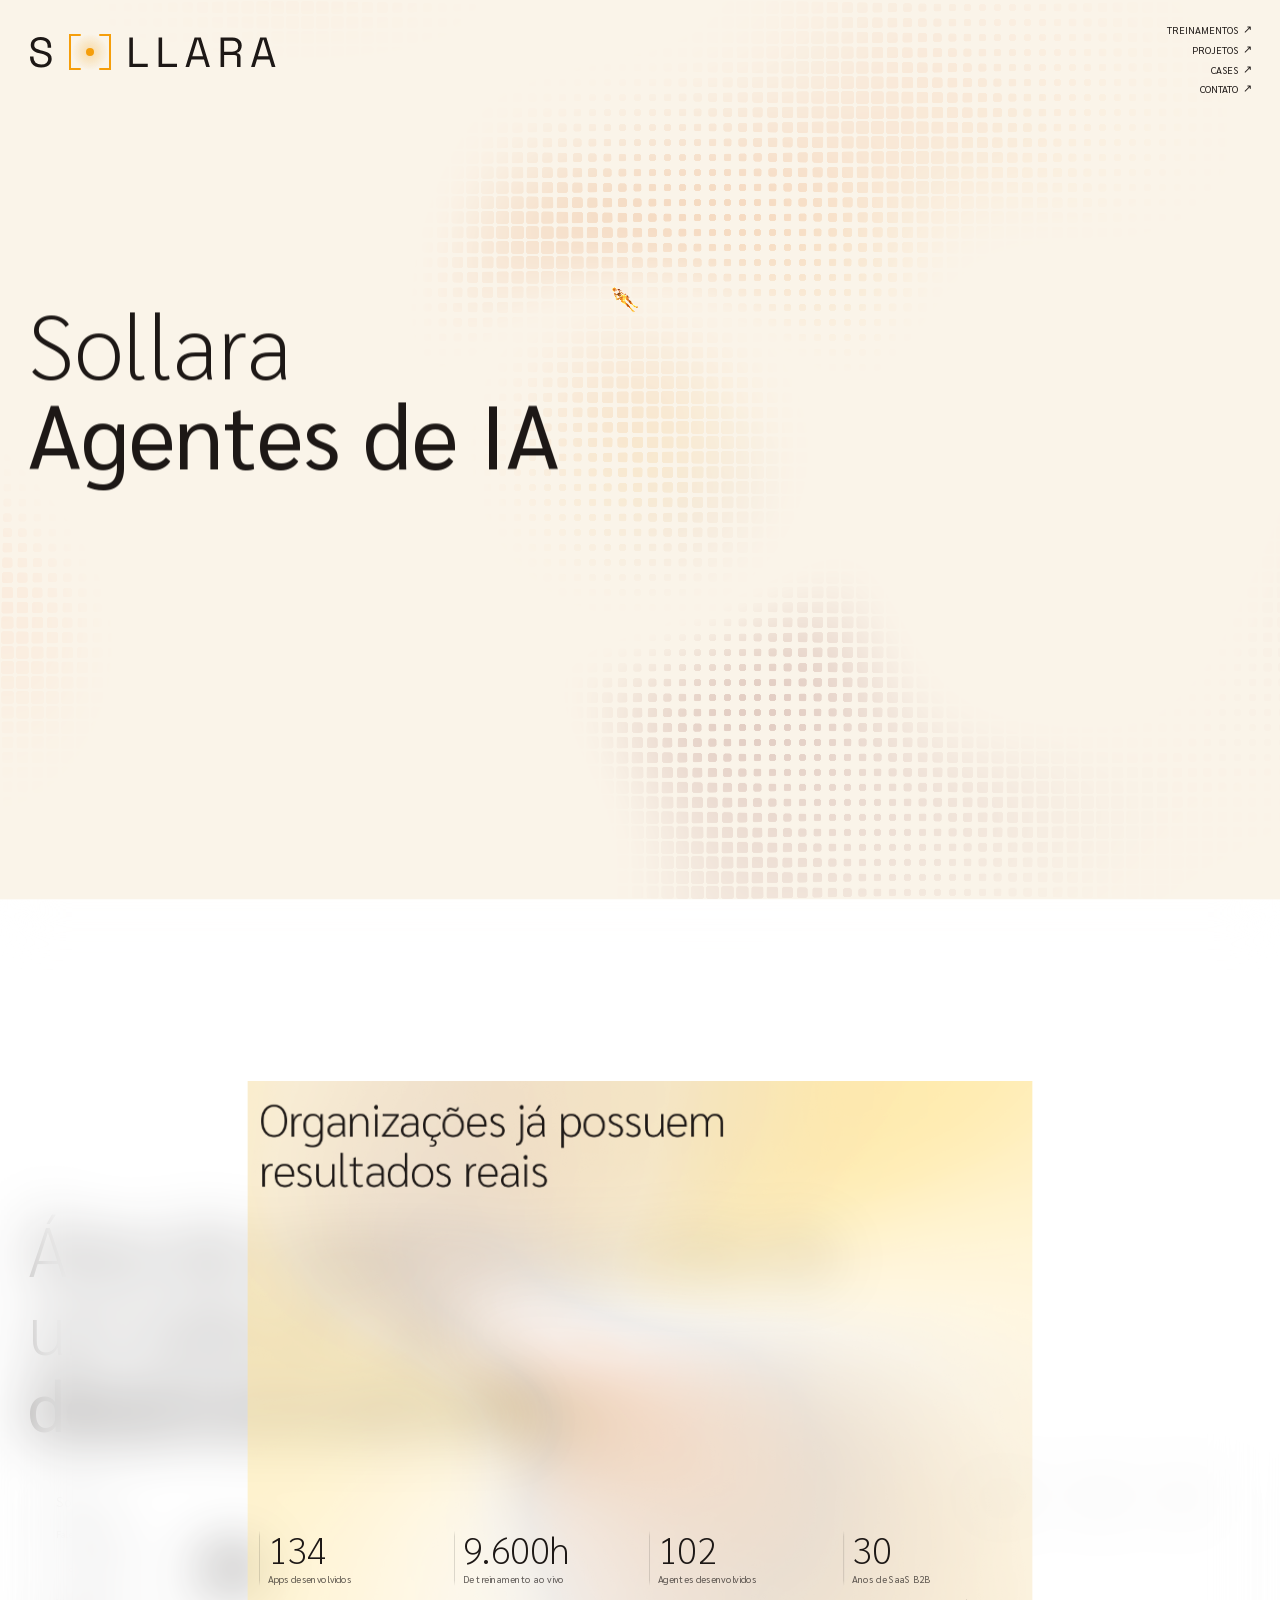
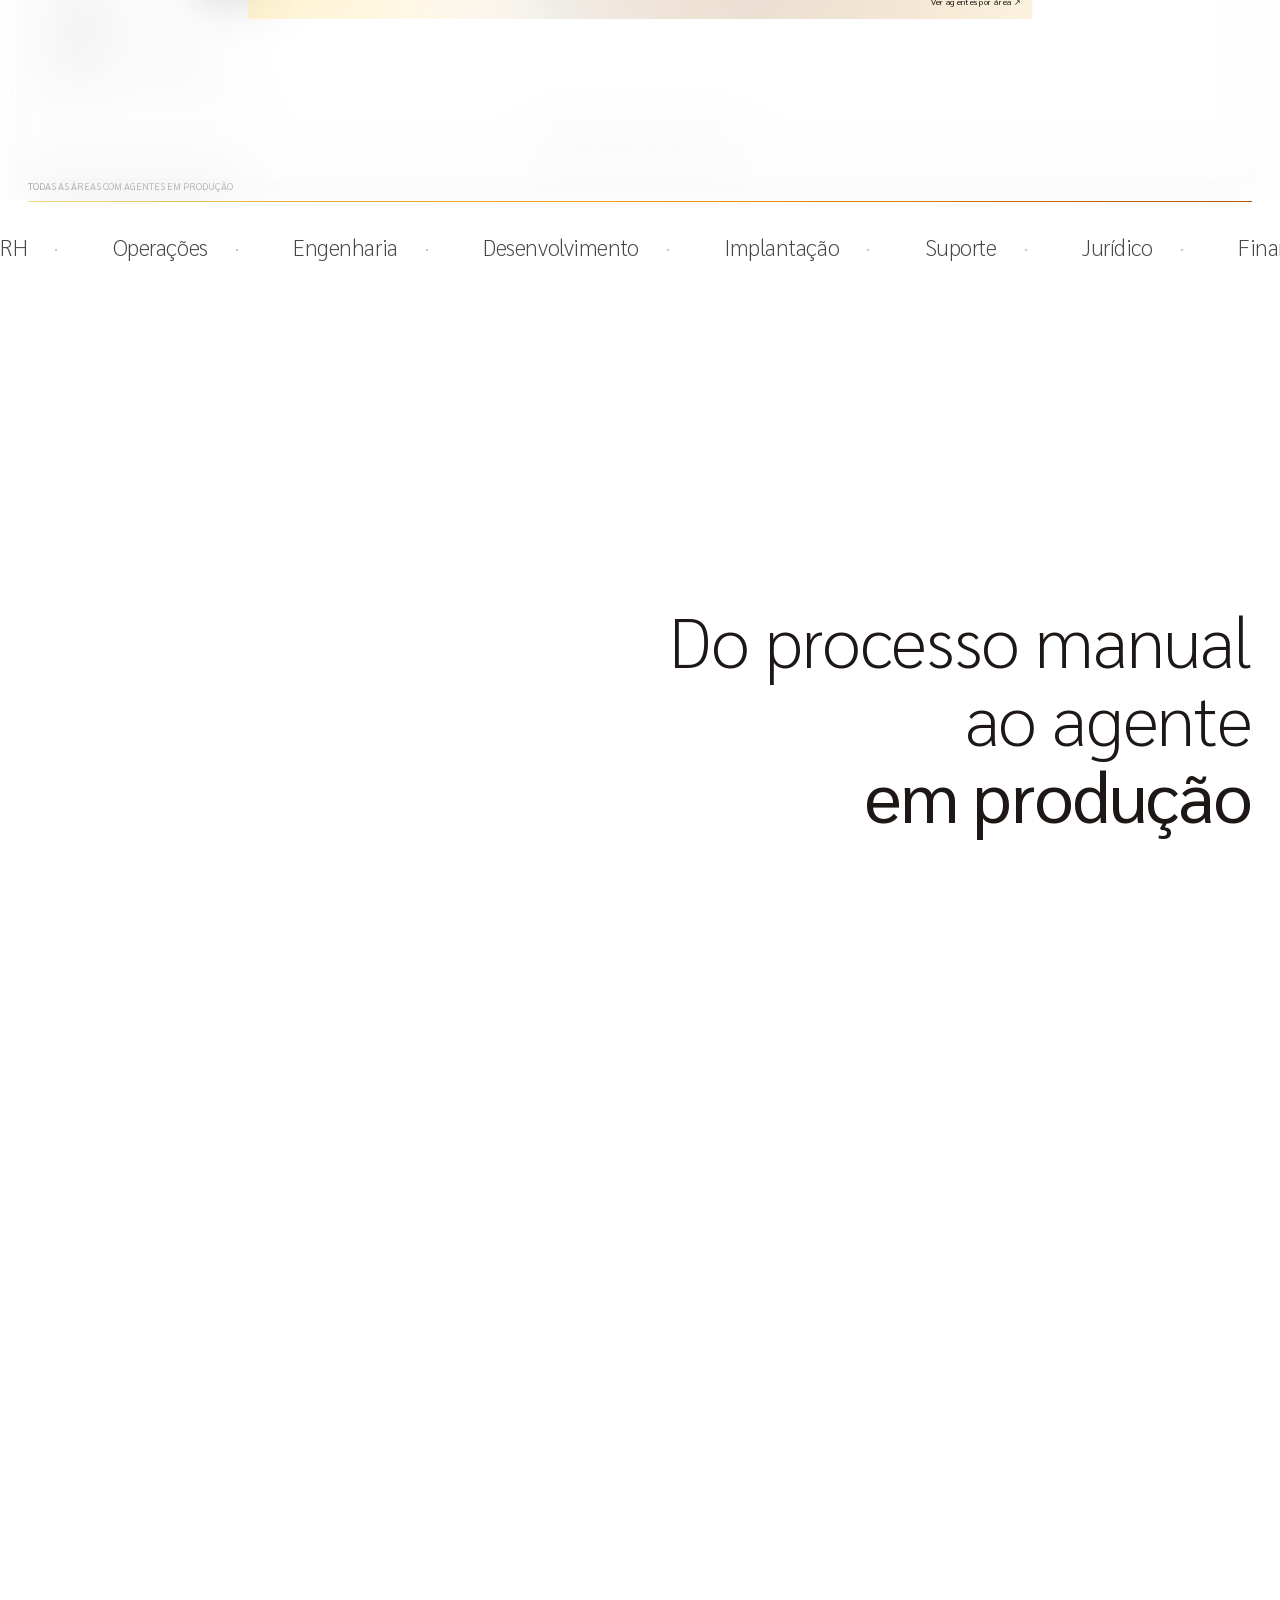
==== commit 693fb09a: "fix: tighter phone framing, shorter scroll, compact stats band Co-Authored-By: Claude Sonnet 5.5 <no" ====
--- a/index.html
+++ b/index.html
@@ -1,2 +1,2 @@
-<!DOCTYPE html><html lang="pt-BR"><head><meta charset="UTF-8"><meta name="viewport" content="width=device-width, initial-scale=1.0"><title>Sollara — Agentes de IA Empresariais </title><meta name="description" content="Treinamentos de 16h por área e projetos de IA agêntica do Grupo eSales."><link rel="stylesheet" href="motion/css/fonts.css"><link rel="stylesheet" href="motion/css/style.css"><style>.palavra{white-space:nowrap}html{font-size:max(9px,.625vw)}.marquee-text{letter-spacing:-.02em;color:#1d1816;white-space:nowrap;align-items:center;height:3.75rem;font-family:Sarabun,sans-serif;font-size:2.5rem;font-weight:200;display:inline-flex}.marquee-text:after{content:"·";color:#e8ab30;margin-left:3rem}.hero-logo{height:auto}.phase4-container .split-feature-container{pointer-events:inherit}.footer-contato{flex-direction:column;gap:.75rem;margin:.5rem 0 1.5rem;font-size:.875rem;display:flex}.footer-contato a,.footer-contato div{color:#1d1816;flex-direction:column;gap:.15rem;text-decoration:none;display:flex}.footer-contato a:hover{color:#db7706}.footer-contato span{letter-spacing:.12em;text-transform:uppercase;opacity:.5;font-size:.625rem;font-weight:700}.footer-col a.footer-col-link{opacity:1;font-size:1rem;font-weight:500}.footer-col a.footer-col-link:hover{color:#db7706}.hi-text-forte{opacity:.92;font-size:1.375rem;font-weight:500}.gc-bottom{flex-direction:column;align-items:stretch;gap:1.75rem}.gc-bottom-right{grid-template-columns:repeat(4,minmax(0,1fr));align-items:start;gap:2rem 3rem;width:100%;display:grid}.stat-link{align-self:flex-end}.gc-bottom-right .stat-col{gap:.75rem;padding-left:1.5rem}.gc-bottom-right .stat-num{white-space:nowrap;font-size:max(40px,4.4vw)}.gc-bottom-right .stat-desc{opacity:.7;white-space:nowrap;font-size:15px;font-weight:500}.stat-link{color:#1d1816;letter-spacing:.02em;font-size:13px;font-weight:500;text-decoration:none}.stat-link:hover{color:#b45309}@media (width<=900px){.gc-bottom-right{grid-template-columns:repeat(2,minmax(0,1fr));column-gap:2rem}}@media (width<=600px){html,body{overflow-x:clip}.hero-logo{max-width:calc(100vw - 6.25rem)}.phase4-container .split-feature-container{max-width:100vw}.phase4-container .split-feature-container>div{width:100%}.words-container{z-index:4}.flying-word{font-size:13vw}.gc-bottom-right{column-gap:1rem}.gc-bottom-right .stat-col{padding-left:.75rem}.gc-bottom-right .stat-num{font-size:34px}.gc-bottom-right .stat-desc{white-space:normal;font-size:13px}.phase4-container{background:linear-gradient(#fdfaf500,#fdfaf5f0 55%)}.phase4-container .split-feature-container{padding:0 20px 32px}.phase4-container .feature-title{white-space:normal}.phase4-container .hi-text-forte{font-size:16px;max-width:100%!important}}
+<!DOCTYPE html><html lang="pt-BR"><head><meta charset="UTF-8"><meta name="viewport" content="width=device-width, initial-scale=1.0"><title>Sollara — Agentes de IA Empresariais </title><meta name="description" content="Treinamentos de 16h por área e projetos de IA agêntica do Grupo eSales."><link rel="stylesheet" href="motion/css/fonts.css"><link rel="stylesheet" href="motion/css/style.css"><style>.palavra{white-space:nowrap}html{font-size:max(9px,.625vw)}.marquee-text{letter-spacing:-.02em;color:#1d1816;white-space:nowrap;align-items:center;height:3.75rem;font-family:Sarabun,sans-serif;font-size:2.5rem;font-weight:200;display:inline-flex}.marquee-text:after{content:"·";color:#e8ab30;margin-left:3rem}.hero-logo{height:auto}.phase4-container .split-feature-container{pointer-events:inherit}.footer-contato{flex-direction:column;gap:.75rem;margin:.5rem 0 1.5rem;font-size:.875rem;display:flex}.footer-contato a,.footer-contato div{color:#1d1816;flex-direction:column;gap:.15rem;text-decoration:none;display:flex}.footer-contato a:hover{color:#db7706}.footer-contato span{letter-spacing:.12em;text-transform:uppercase;opacity:.5;font-size:.625rem;font-weight:700}.footer-col a.footer-col-link{opacity:1;font-size:1rem;font-weight:500}.footer-col a.footer-col-link:hover{color:#db7706}.hi-text-forte{opacity:.92;font-size:1.375rem;font-weight:500}.gc-bottom{flex-direction:column;align-items:stretch;gap:1.75rem}.gc-bottom-right{grid-template-columns:repeat(4,minmax(0,1fr));align-items:start;gap:2rem 3rem;width:100%;display:grid}.stat-link{align-self:flex-end}.gc-bottom-right .stat-col{gap:.75rem;padding-left:1.5rem}.gc-bottom-right .stat-num{white-space:nowrap;font-size:max(40px,4.4vw)}.gc-bottom-right .stat-desc{opacity:.7;white-space:nowrap;font-size:15px;font-weight:500}.stat-link{color:#1d1816;letter-spacing:.02em;font-size:13px;font-weight:500;text-decoration:none}.stat-link:hover{color:#b45309}@media (width<=900px){.gc-bottom-right{grid-template-columns:repeat(2,minmax(0,1fr));column-gap:2rem}}@media (width<=600px){html,body{overflow-x:clip}.hero-logo{max-width:calc(100vw - 6.25rem)}.phase4-container .split-feature-container{max-width:100vw}.phase4-container .split-feature-container>div{width:100%}.words-container,.scroll-content-wrapper,.phase6-container{z-index:4}body{height:1500vh}.scroll-title-container,.clients-container{margin-bottom:20rem}.glass-gradient-wrapper{height:auto;padding:0;top:50%}.glass-gradient-wrapper .gradient-content{justify-content:flex-start;gap:2.5rem;height:auto;padding:1.75rem;position:relative}.glass-gradient-wrapper .glass-gradient-img{height:100%}.flying-word{font-size:13vw}.gc-bottom-right{column-gap:1rem}.gc-bottom-right .stat-col{padding-left:.75rem}.gc-bottom-right .stat-num{font-size:34px}.gc-bottom-right .stat-desc{white-space:normal;font-size:13px}.phase4-container{background:linear-gradient(#fdfaf500,#fdfaf5f0 55%)}.phase4-container .split-feature-container{padding:0 20px 32px}.phase4-container .feature-title{white-space:normal}.phase4-container .hi-text-forte{font-size:16px;max-width:100%!important}}
 </style></head><body><div id="preloader" style="position: fixed; top: 0; left: 0; width: 100%; height: 100vh; z-index: 9999; pointer-events: none; transition: opacity 1s ease;"><div style="position: absolute; top: 2.5rem; left: 3.125rem; color: #1d1816; font-family: 'Sarabun', sans-serif; font-weight: 200; font-size: 4rem; letter-spacing: -0.02em; line-height: 1;">[ &nbsp;<div style="height: 4rem; overflow: hidden; position: relative; width: 6.5rem; display: inline-block; vertical-align: top;"><div id="odometer-numbers" style="position: absolute; top: 0; left: 0; width: 100%; transition: transform 0.05s linear; text-align: center;"></div></div>&nbsp; / 100 ]</div></div><img src="motion/images/logo-sollara.svg" class="hero-logo preload-hidden reveal-anim from-top" alt="Sollara"><h1 class="hero-title" id="animated-hero-title">Sollara<br><span class="hero-subtitle">Agentes de IA</span></h1><div class="hero-nav preload-hidden reveal-anim from-top"><a href="solucoes/index.html#cursos">treinamentos <span class="nav-arrow">↗</span></a><a href="solucoes/index.html#projetos">projetos <span class="nav-arrow">↗</span></a><a href="solucoes/index.html#cases">cases <span class="nav-arrow">↗</span></a><a href="mailto:contato@sollara.ai">contato <span class="nav-arrow">↗</span></a></div><div class="scroll-content-wrapper"><div class="scroll-title-container" id="scroll-title"><h3 class="animated-title flow-title">Área de negócios munida de<br>um exército de<br><span style="font-weight: 500;">desenvolvedores</span></h3></div><div class="clients-container"><div class="clients-subtitle">TODAS AS ÁREAS COM AGENTES EM PRODUÇÃO</div><div class="clients-line"></div><div class="marquee-container"><div class="marquee-content"><span class="marquee-logo marquee-text">RH</span><span class="marquee-logo marquee-text">Operações</span><span class="marquee-logo marquee-text">Engenharia</span><span class="marquee-logo marquee-text">Desenvolvimento</span><span class="marquee-logo marquee-text">Implantação</span><span class="marquee-logo marquee-text">Suporte</span><span class="marquee-logo marquee-text">Jurídico</span><span class="marquee-logo marquee-text">Financeiro</span><span class="marquee-logo marquee-text">Comercial</span><span class="marquee-logo marquee-text">Infraestrutura/TI</span><span class="marquee-logo marquee-text">Diretoria</span><span class="marquee-logo marquee-text">Conselho</span><span class="marquee-logo marquee-text">RH</span><span class="marquee-logo marquee-text">Operações</span><span class="marquee-logo marquee-text">Engenharia</span><span class="marquee-logo marquee-text">Desenvolvimento</span><span class="marquee-logo marquee-text">Implantação</span><span class="marquee-logo marquee-text">Suporte</span><span class="marquee-logo marquee-text">Jurídico</span><span class="marquee-logo marquee-text">Financeiro</span><span class="marquee-logo marquee-text">Comercial</span><span class="marquee-logo marquee-text">Infraestrutura/TI</span><span class="marquee-logo marquee-text">Diretoria</span><span class="marquee-logo marquee-text">Conselho</span></div></div></div><div class="feature-container" style="align-items: flex-end; padding-right: 3.125rem; padding-left: 3.125rem; box-sizing: border-box;"><h3 class="feature-title animated-title flow-title" style="text-align: right;">Do processo manual<br>ao agente<br><span style="font-weight: 500;">em produção</span></h3></div></div><div class="phase4-container" id="phase4-container" style="font-family: 'Sarabun', sans-serif;"><div class="split-feature-container"><div class="hi-top" style="width: 100%; min-width: 15rem; max-width: 20rem; margin-bottom: 0;"><span>( P )</span><span>[ 002 /004 ]</span></div><div style="display: flex; flex-direction: column; align-items: flex-start;"><div class="split-top" style="text-align: left; display: inline-block;"><h3 class="feature-title animated-title" id="phase4-title" style="text-align: left; margin-top: 0;">Do mapa ao agente,<br><span style="font-weight: 500;">com o seu time</span></h3><div class="clients-line" style="margin-top: 3rem; margin-bottom: 3rem; width: 100%; margin-left: 0; margin-right: 0;"></div></div><div class="split-bottom" style="align-items: flex-start;"><div class="hi-text hi-text-forte" style="text-align: left; max-width: 34rem;">Mapeamos onde um agente gera mais ganho, colocamos o primeiro no ar com o seu time, levamos para outras áreas com governança — e formamos os gestores para seguirem construindo sozinhos, sem depender de TI.</div><a href="mailto:contato@sollara.ai" class="hi-btn" style="margin-top: 1.5rem; text-transform: uppercase;">FALAR SOBRE UM PROJETO</a></div></div></div></div><div class="words-container"><div class="flying-word" id="word1"><span class="char">p</span><span class="char">r</span><span class="char">o</span><span class="char">c</span><span class="char">e</span><span class="char">s</span><span class="char">s</span><span class="char">o</span><span class="char">s</span></div><div class="flying-word" id="word2"><span class="char">p</span><span class="char">e</span><span class="char">s</span><span class="char">s</span><span class="char">o</span><span class="char">a</span><span class="char">s</span></div><div class="flying-word" id="word3"><span class="char">a</span><span class="char">g</span><span class="char">e</span><span class="char">n</span><span class="char">t</span><span class="char">e</span><span class="char">s</span></div><div class="flying-word" id="word4"><span class="char">e</span><span class="char">s</span><span class="char">c</span><span class="char">a</span><span class="char">l</span><span class="char">a</span><span class="char">b</span><span class="char">i</span><span class="char">l</span><span class="char">i</span><span class="char">d</span><span class="char">a</span><span class="char">d</span><span class="char">e</span></div><div class="flying-word" id="word5"><span class="char">r</span><span class="char">e</span><span class="char">s</span><span class="char">u</span><span class="char">l</span><span class="char">t</span><span class="char">a</span><span class="char">d</span><span class="char">o</span></div></div><div class="glass-container" id="glass-container"><div id="glass-gradient" class="glass-gradient-wrapper"><img src="motion/images/gradient.png" class="glass-gradient-img" alt=""><div class="gradient-content"><div class="gc-top-left animated-title" id="phase3-title">Organizações já possuem<br>resultados reais</div><div class="gc-bottom"><div class="gc-bottom-right"><div class="stat-col"><div class="stat-num">134</div><div class="stat-desc">Apps desenvolvidos</div></div><div class="stat-col"><div class="stat-num">9.600h</div><div class="stat-desc">De treinamento ao vivo</div></div><div class="stat-col"><div class="stat-num">102</div><div class="stat-desc">Agentes desenvolvidos</div></div><div class="stat-col"><div class="stat-num">30</div><div class="stat-desc">Anos de SaaS B2B</div></div></div><a class="stat-link" href="solucoes/index.html#cases">Ver agentes por área <span class="nav-arrow">↗</span></a></div></div></div></div><div class="phase5-container" id="phase5-container" style="font-family: 'Sarabun', sans-serif;"><div class="hi-top phase5-label-right"><span>( T )</span><span>[ 003 /004 ]</span></div><h3 class="feature-title phase5-title-left animated-title" id="phase5-title-1">Treinamentos por área</h3><div class="hi-text phase5-desc-left">Treinamentos de 16h por área — Gestão, RH, Marketing, Operação, Comercial, Implantação, Suporte e Construção de Agentes Autônomos — ou um curso personalizado para a sua empresa. Turma ao vivo, ferramenta real construída em sala.</div><h3 class="feature-title phase5-title-right animated-title" id="phase5-title-2">A Sollara constrói<br><span style="font-weight: 500;">seu agente</span></h3></div><div class="phase6-container" id="phase6-container"><h3 class="phase6-title animated-title" id="phase6-title">Prontos para sair<br><span style="font-weight: 400;">da teoria?</span></h3></div><div class="phase6-footer-wrapper" id="phase6-footer"><div class="glass-footer"><div class="footer-top"><div class="footer-left"><h2 style="margin: 0 0 2rem 0; font-weight: 500; font-size: 1.5rem; letter-spacing: -0.02em;">Sollara</h2><div class="footer-heading">Fale com a Sollara.</div><div class="footer-input-group"><a href="mailto:contato@sollara.ai" class="footer-input" style="display:flex; align-items:center; text-decoration:none; color:inherit;">contato@sollara.ai</a><a href="mailto:contato@sollara.ai" class="footer-submit" style="display:flex; align-items:center; text-decoration:none;">Enviar</a></div><div class="footer-contato"><a href="tel:+555133258100"><span>Telefone</span>(51) 3325-8100</a><div><span>Endereço</span>Av. Carlos Gomes, 111 — Porto Alegre · RS</div><a href="https://www.instagram.com/sollara.ai/" target="_blank" rel="noopener noreferrer"><span>Instagram</span>@sollara.ai</a></div><div class="footer-subtext">Treinamentos e projetos de IA agêntica — unidade de IA do Grupo eSales.</div></div><div class="footer-right"><div class="footer-col"><a class="footer-col-link" href="solucoes/index.html#cursos">Treinamentos <span class="nav-arrow">↗</span></a></div><div class="footer-col"><a class="footer-col-link" href="solucoes/index.html#projetos">Projetos <span class="nav-arrow">↗</span></a></div><div class="footer-col"><a class="footer-col-link" href="solucoes/index.html#sobre">Sollara <span class="nav-arrow">↗</span></a></div></div></div><div class="footer-line"></div><div class="footer-bottom">© 2026 Sollara · Grupo eSales. Todos os direitos reservados.</div></div></div><script>document.addEventListener("DOMContentLoaded",function(){function a(o){var t=null;Array.prototype.slice.call(o.childNodes).forEach(function(e){e.nodeType===1&&e.classList.contains("char-mask")?(t||(t=document.createElement("span"),t.className="palavra",o.insertBefore(t,e)),t.appendChild(e)):(t=null,e.nodeType===1&&e.tagName!=="BR"&&a(e))})}document.querySelectorAll("#animated-hero-title, .animated-title").forEach(a)});</script><script defer src="motion/js/vendor.js"></script><script defer src="motion/js/embedded-assets.js"></script><script defer src="motion/js/main.js"></script></body></html>
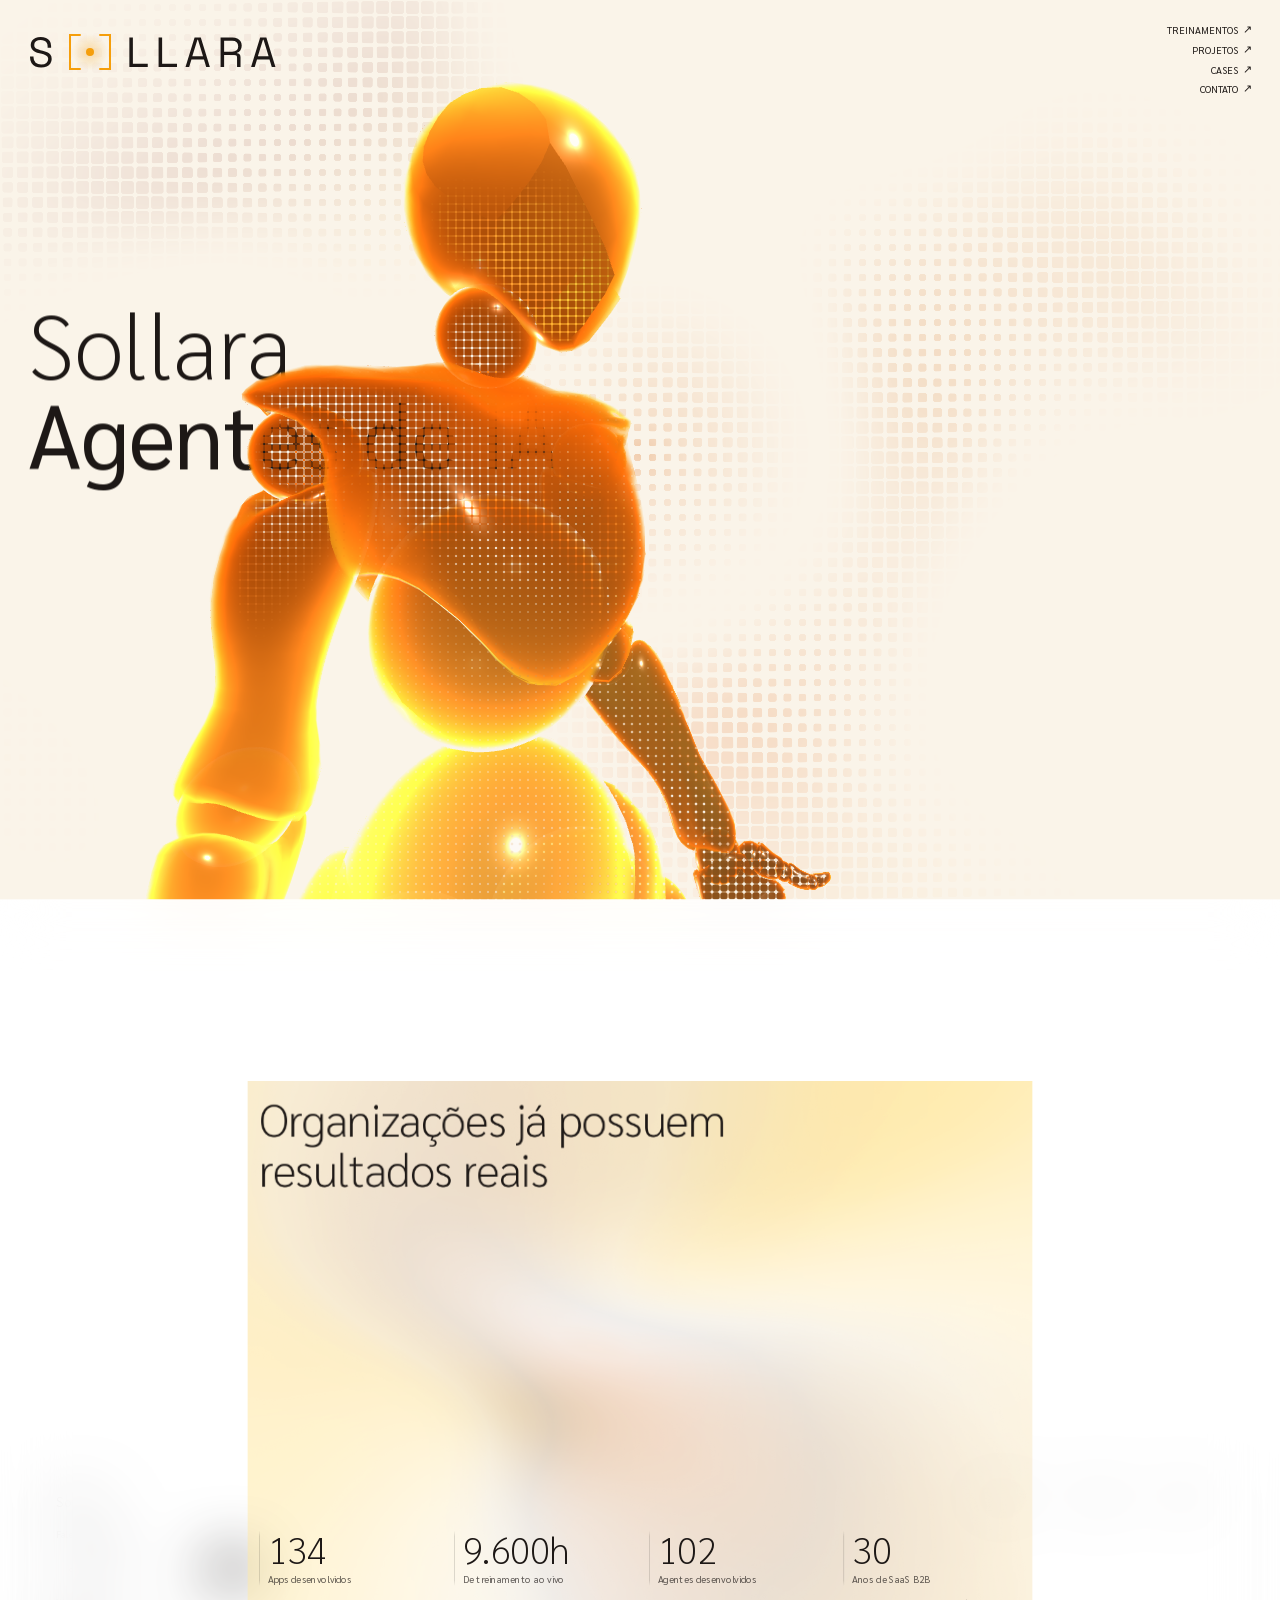
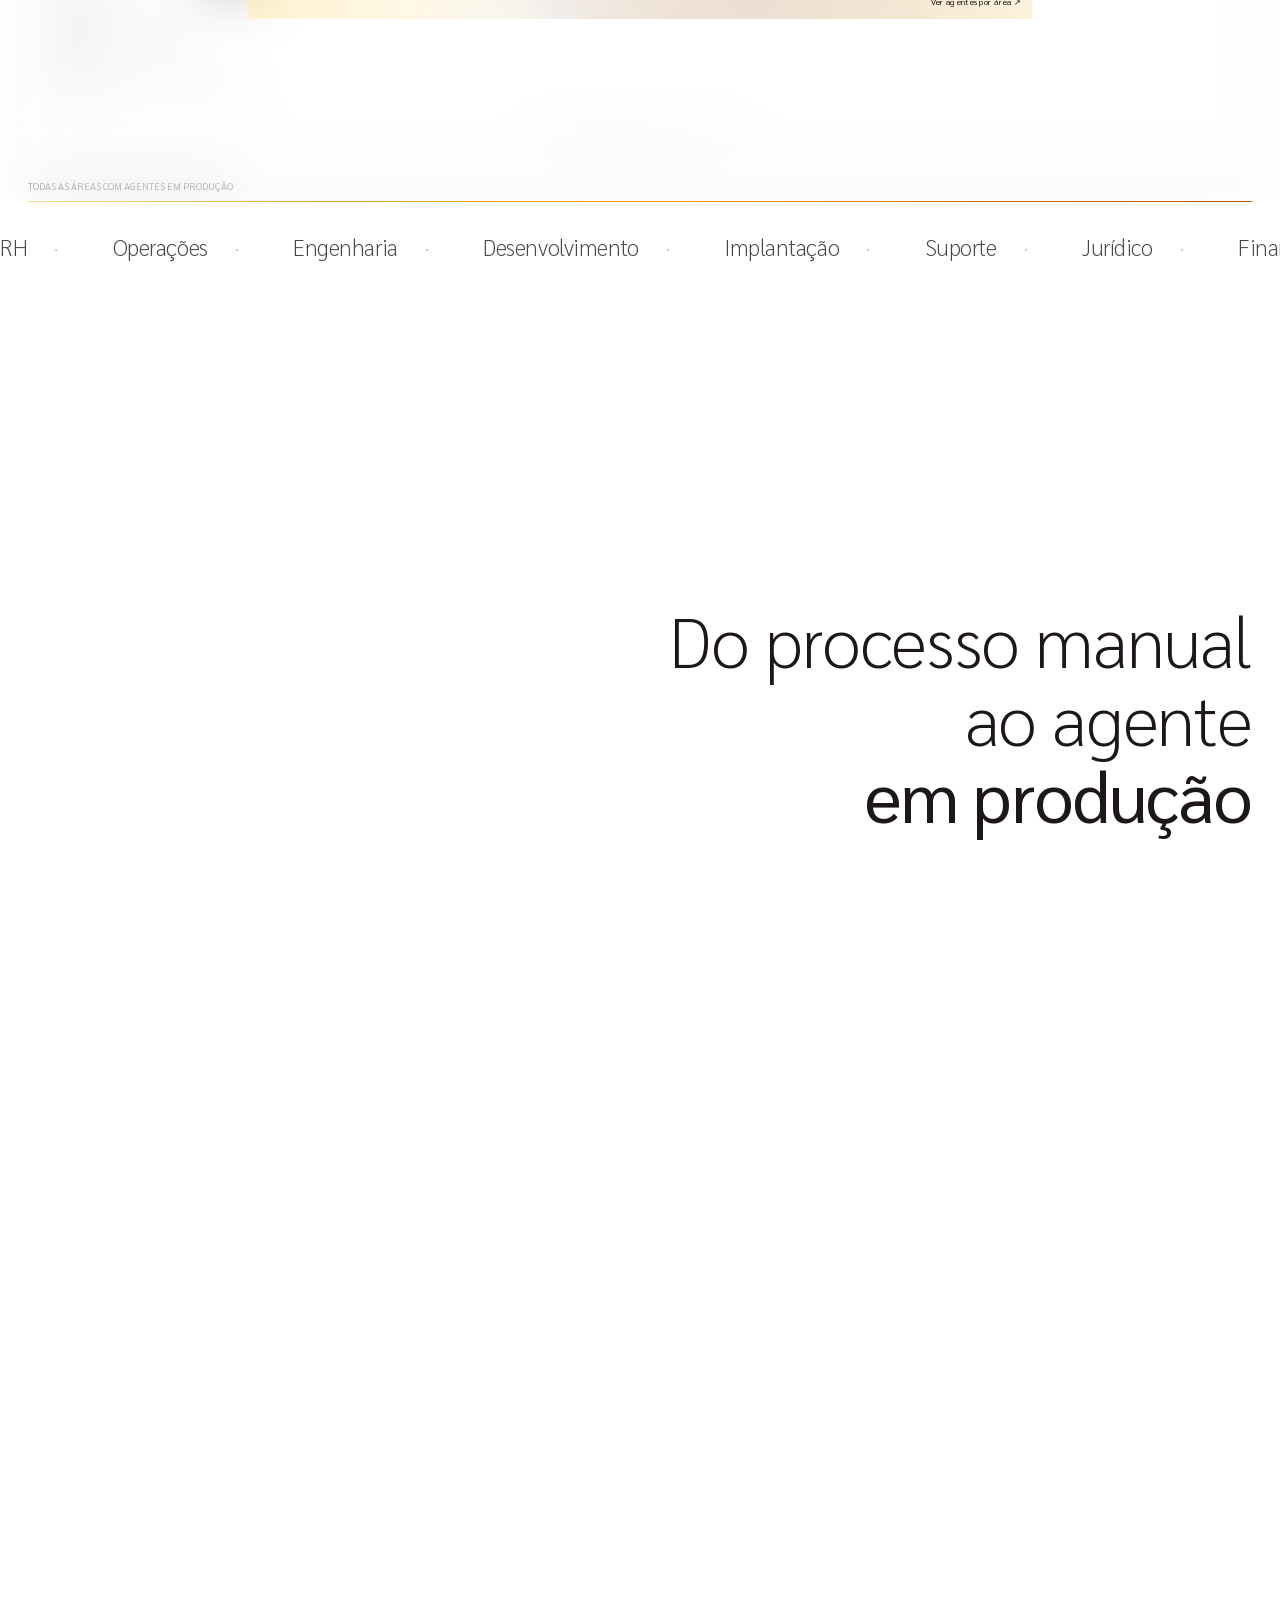
==== commit 9f1c89dd: "feat: open phones and tablets on the solutions page Co-Authored-By: Claude Sonnet 5.5 <noreply@anthr" ====
--- a/index.html
+++ b/index.html
@@ -1,2 +1,2 @@
-<!DOCTYPE html><html lang="pt-BR"><head><meta charset="UTF-8"><meta name="viewport" content="width=device-width, initial-scale=1.0"><title>Sollara — Agentes de IA Empresariais </title><meta name="description" content="Treinamentos de 16h por área e projetos de IA agêntica do Grupo eSales."><link rel="stylesheet" href="motion/css/fonts.css"><link rel="stylesheet" href="motion/css/style.css"><style>.palavra{white-space:nowrap}html{font-size:max(9px,.625vw)}.marquee-text{letter-spacing:-.02em;color:#1d1816;white-space:nowrap;align-items:center;height:3.75rem;font-family:Sarabun,sans-serif;font-size:2.5rem;font-weight:200;display:inline-flex}.marquee-text:after{content:"·";color:#e8ab30;margin-left:3rem}.hero-logo{height:auto}.phase4-container .split-feature-container{pointer-events:inherit}.footer-contato{flex-direction:column;gap:.75rem;margin:.5rem 0 1.5rem;font-size:.875rem;display:flex}.footer-contato a,.footer-contato div{color:#1d1816;flex-direction:column;gap:.15rem;text-decoration:none;display:flex}.footer-contato a:hover{color:#db7706}.footer-contato span{letter-spacing:.12em;text-transform:uppercase;opacity:.5;font-size:.625rem;font-weight:700}.footer-col a.footer-col-link{opacity:1;font-size:1rem;font-weight:500}.footer-col a.footer-col-link:hover{color:#db7706}.hi-text-forte{opacity:.92;font-size:1.375rem;font-weight:500}.gc-bottom{flex-direction:column;align-items:stretch;gap:1.75rem}.gc-bottom-right{grid-template-columns:repeat(4,minmax(0,1fr));align-items:start;gap:2rem 3rem;width:100%;display:grid}.stat-link{align-self:flex-end}.gc-bottom-right .stat-col{gap:.75rem;padding-left:1.5rem}.gc-bottom-right .stat-num{white-space:nowrap;font-size:max(40px,4.4vw)}.gc-bottom-right .stat-desc{opacity:.7;white-space:nowrap;font-size:15px;font-weight:500}.stat-link{color:#1d1816;letter-spacing:.02em;font-size:13px;font-weight:500;text-decoration:none}.stat-link:hover{color:#b45309}@media (width<=900px){.gc-bottom-right{grid-template-columns:repeat(2,minmax(0,1fr));column-gap:2rem}}@media (width<=600px){html,body{overflow-x:clip}.hero-logo{max-width:calc(100vw - 6.25rem)}.phase4-container .split-feature-container{max-width:100vw}.phase4-container .split-feature-container>div{width:100%}.words-container,.scroll-content-wrapper,.phase6-container{z-index:4}body{height:1500vh}.scroll-title-container,.clients-container{margin-bottom:20rem}.glass-gradient-wrapper{height:auto;padding:0;top:50%}.glass-gradient-wrapper .gradient-content{justify-content:flex-start;gap:2.5rem;height:auto;padding:1.75rem;position:relative}.glass-gradient-wrapper .glass-gradient-img{height:100%}.flying-word{font-size:13vw}.gc-bottom-right{column-gap:1rem}.gc-bottom-right .stat-col{padding-left:.75rem}.gc-bottom-right .stat-num{font-size:34px}.gc-bottom-right .stat-desc{white-space:normal;font-size:13px}.phase4-container{background:linear-gradient(#fdfaf500,#fdfaf5f0 55%)}.phase4-container .split-feature-container{padding:0 20px 32px}.phase4-container .feature-title{white-space:normal}.phase4-container .hi-text-forte{font-size:16px;max-width:100%!important}}
+<!DOCTYPE html><html lang="pt-BR"><head><meta charset="UTF-8"><meta name="viewport" content="width=device-width, initial-scale=1.0"><script>window.top===window&&!/[?&]intro\b/.test(location.search)&&matchMedia("(hover: none) and (pointer: coarse)").matches&&location.replace(new URL("solucoes/",location.href).href);</script><title>Sollara — Agentes de IA Empresariais </title><meta name="description" content="Treinamentos de 16h por área e projetos de IA agêntica do Grupo eSales."><link rel="stylesheet" href="motion/css/fonts.css"><link rel="stylesheet" href="motion/css/style.css"><style>.palavra{white-space:nowrap}html{font-size:max(9px,.625vw)}.marquee-text{letter-spacing:-.02em;color:#1d1816;white-space:nowrap;align-items:center;height:3.75rem;font-family:Sarabun,sans-serif;font-size:2.5rem;font-weight:200;display:inline-flex}.marquee-text:after{content:"·";color:#e8ab30;margin-left:3rem}.hero-logo{height:auto}.phase4-container .split-feature-container{pointer-events:inherit}.footer-contato{flex-direction:column;gap:.75rem;margin:.5rem 0 1.5rem;font-size:.875rem;display:flex}.footer-contato a,.footer-contato div{color:#1d1816;flex-direction:column;gap:.15rem;text-decoration:none;display:flex}.footer-contato a:hover{color:#db7706}.footer-contato span{letter-spacing:.12em;text-transform:uppercase;opacity:.5;font-size:.625rem;font-weight:700}.footer-col a.footer-col-link{opacity:1;font-size:1rem;font-weight:500}.footer-col a.footer-col-link:hover{color:#db7706}.hi-text-forte{opacity:.92;font-size:1.375rem;font-weight:500}.gc-bottom{flex-direction:column;align-items:stretch;gap:1.75rem}.gc-bottom-right{grid-template-columns:repeat(4,minmax(0,1fr));align-items:start;gap:2rem 3rem;width:100%;display:grid}.stat-link{align-self:flex-end}.gc-bottom-right .stat-col{gap:.75rem;padding-left:1.5rem}.gc-bottom-right .stat-num{white-space:nowrap;font-size:max(40px,4.4vw)}.gc-bottom-right .stat-desc{opacity:.7;white-space:nowrap;font-size:15px;font-weight:500}.stat-link{color:#1d1816;letter-spacing:.02em;font-size:13px;font-weight:500;text-decoration:none}.stat-link:hover{color:#b45309}@media (width<=900px){.gc-bottom-right{grid-template-columns:repeat(2,minmax(0,1fr));column-gap:2rem}}@media (width<=600px){html,body{overflow-x:clip}.hero-logo{max-width:calc(100vw - 6.25rem)}.phase4-container .split-feature-container{max-width:100vw}.phase4-container .split-feature-container>div{width:100%}.words-container,.scroll-content-wrapper,.phase6-container{z-index:4}body{height:1500vh}.scroll-title-container,.clients-container{margin-bottom:20rem}.glass-gradient-wrapper{height:auto;padding:0;top:50%}.glass-gradient-wrapper .gradient-content{justify-content:flex-start;gap:2.5rem;height:auto;padding:1.75rem;position:relative}.glass-gradient-wrapper .glass-gradient-img{height:100%}.flying-word{font-size:13vw}.gc-bottom-right{column-gap:1rem}.gc-bottom-right .stat-col{padding-left:.75rem}.gc-bottom-right .stat-num{font-size:34px}.gc-bottom-right .stat-desc{white-space:normal;font-size:13px}.phase4-container{background:linear-gradient(#fdfaf500,#fdfaf5f0 55%)}.phase4-container .split-feature-container{padding:0 20px 32px}.phase4-container .feature-title{white-space:normal}.phase4-container .hi-text-forte{font-size:16px;max-width:100%!important}}
 </style></head><body><div id="preloader" style="position: fixed; top: 0; left: 0; width: 100%; height: 100vh; z-index: 9999; pointer-events: none; transition: opacity 1s ease;"><div style="position: absolute; top: 2.5rem; left: 3.125rem; color: #1d1816; font-family: 'Sarabun', sans-serif; font-weight: 200; font-size: 4rem; letter-spacing: -0.02em; line-height: 1;">[ &nbsp;<div style="height: 4rem; overflow: hidden; position: relative; width: 6.5rem; display: inline-block; vertical-align: top;"><div id="odometer-numbers" style="position: absolute; top: 0; left: 0; width: 100%; transition: transform 0.05s linear; text-align: center;"></div></div>&nbsp; / 100 ]</div></div><img src="motion/images/logo-sollara.svg" class="hero-logo preload-hidden reveal-anim from-top" alt="Sollara"><h1 class="hero-title" id="animated-hero-title">Sollara<br><span class="hero-subtitle">Agentes de IA</span></h1><div class="hero-nav preload-hidden reveal-anim from-top"><a href="solucoes/index.html#cursos">treinamentos <span class="nav-arrow">↗</span></a><a href="solucoes/index.html#projetos">projetos <span class="nav-arrow">↗</span></a><a href="solucoes/index.html#cases">cases <span class="nav-arrow">↗</span></a><a href="mailto:contato@sollara.ai">contato <span class="nav-arrow">↗</span></a></div><div class="scroll-content-wrapper"><div class="scroll-title-container" id="scroll-title"><h3 class="animated-title flow-title">Área de negócios munida de<br>um exército de<br><span style="font-weight: 500;">desenvolvedores</span></h3></div><div class="clients-container"><div class="clients-subtitle">TODAS AS ÁREAS COM AGENTES EM PRODUÇÃO</div><div class="clients-line"></div><div class="marquee-container"><div class="marquee-content"><span class="marquee-logo marquee-text">RH</span><span class="marquee-logo marquee-text">Operações</span><span class="marquee-logo marquee-text">Engenharia</span><span class="marquee-logo marquee-text">Desenvolvimento</span><span class="marquee-logo marquee-text">Implantação</span><span class="marquee-logo marquee-text">Suporte</span><span class="marquee-logo marquee-text">Jurídico</span><span class="marquee-logo marquee-text">Financeiro</span><span class="marquee-logo marquee-text">Comercial</span><span class="marquee-logo marquee-text">Infraestrutura/TI</span><span class="marquee-logo marquee-text">Diretoria</span><span class="marquee-logo marquee-text">Conselho</span><span class="marquee-logo marquee-text">RH</span><span class="marquee-logo marquee-text">Operações</span><span class="marquee-logo marquee-text">Engenharia</span><span class="marquee-logo marquee-text">Desenvolvimento</span><span class="marquee-logo marquee-text">Implantação</span><span class="marquee-logo marquee-text">Suporte</span><span class="marquee-logo marquee-text">Jurídico</span><span class="marquee-logo marquee-text">Financeiro</span><span class="marquee-logo marquee-text">Comercial</span><span class="marquee-logo marquee-text">Infraestrutura/TI</span><span class="marquee-logo marquee-text">Diretoria</span><span class="marquee-logo marquee-text">Conselho</span></div></div></div><div class="feature-container" style="align-items: flex-end; padding-right: 3.125rem; padding-left: 3.125rem; box-sizing: border-box;"><h3 class="feature-title animated-title flow-title" style="text-align: right;">Do processo manual<br>ao agente<br><span style="font-weight: 500;">em produção</span></h3></div></div><div class="phase4-container" id="phase4-container" style="font-family: 'Sarabun', sans-serif;"><div class="split-feature-container"><div class="hi-top" style="width: 100%; min-width: 15rem; max-width: 20rem; margin-bottom: 0;"><span>( P )</span><span>[ 002 /004 ]</span></div><div style="display: flex; flex-direction: column; align-items: flex-start;"><div class="split-top" style="text-align: left; display: inline-block;"><h3 class="feature-title animated-title" id="phase4-title" style="text-align: left; margin-top: 0;">Do mapa ao agente,<br><span style="font-weight: 500;">com o seu time</span></h3><div class="clients-line" style="margin-top: 3rem; margin-bottom: 3rem; width: 100%; margin-left: 0; margin-right: 0;"></div></div><div class="split-bottom" style="align-items: flex-start;"><div class="hi-text hi-text-forte" style="text-align: left; max-width: 34rem;">Mapeamos onde um agente gera mais ganho, colocamos o primeiro no ar com o seu time, levamos para outras áreas com governança — e formamos os gestores para seguirem construindo sozinhos, sem depender de TI.</div><a href="mailto:contato@sollara.ai" class="hi-btn" style="margin-top: 1.5rem; text-transform: uppercase;">FALAR SOBRE UM PROJETO</a></div></div></div></div><div class="words-container"><div class="flying-word" id="word1"><span class="char">p</span><span class="char">r</span><span class="char">o</span><span class="char">c</span><span class="char">e</span><span class="char">s</span><span class="char">s</span><span class="char">o</span><span class="char">s</span></div><div class="flying-word" id="word2"><span class="char">p</span><span class="char">e</span><span class="char">s</span><span class="char">s</span><span class="char">o</span><span class="char">a</span><span class="char">s</span></div><div class="flying-word" id="word3"><span class="char">a</span><span class="char">g</span><span class="char">e</span><span class="char">n</span><span class="char">t</span><span class="char">e</span><span class="char">s</span></div><div class="flying-word" id="word4"><span class="char">e</span><span class="char">s</span><span class="char">c</span><span class="char">a</span><span class="char">l</span><span class="char">a</span><span class="char">b</span><span class="char">i</span><span class="char">l</span><span class="char">i</span><span class="char">d</span><span class="char">a</span><span class="char">d</span><span class="char">e</span></div><div class="flying-word" id="word5"><span class="char">r</span><span class="char">e</span><span class="char">s</span><span class="char">u</span><span class="char">l</span><span class="char">t</span><span class="char">a</span><span class="char">d</span><span class="char">o</span></div></div><div class="glass-container" id="glass-container"><div id="glass-gradient" class="glass-gradient-wrapper"><img src="motion/images/gradient.png" class="glass-gradient-img" alt=""><div class="gradient-content"><div class="gc-top-left animated-title" id="phase3-title">Organizações já possuem<br>resultados reais</div><div class="gc-bottom"><div class="gc-bottom-right"><div class="stat-col"><div class="stat-num">134</div><div class="stat-desc">Apps desenvolvidos</div></div><div class="stat-col"><div class="stat-num">9.600h</div><div class="stat-desc">De treinamento ao vivo</div></div><div class="stat-col"><div class="stat-num">102</div><div class="stat-desc">Agentes desenvolvidos</div></div><div class="stat-col"><div class="stat-num">30</div><div class="stat-desc">Anos de SaaS B2B</div></div></div><a class="stat-link" href="solucoes/index.html#cases">Ver agentes por área <span class="nav-arrow">↗</span></a></div></div></div></div><div class="phase5-container" id="phase5-container" style="font-family: 'Sarabun', sans-serif;"><div class="hi-top phase5-label-right"><span>( T )</span><span>[ 003 /004 ]</span></div><h3 class="feature-title phase5-title-left animated-title" id="phase5-title-1">Treinamentos por área</h3><div class="hi-text phase5-desc-left">Treinamentos de 16h por área — Gestão, RH, Marketing, Operação, Comercial, Implantação, Suporte e Construção de Agentes Autônomos — ou um curso personalizado para a sua empresa. Turma ao vivo, ferramenta real construída em sala.</div><h3 class="feature-title phase5-title-right animated-title" id="phase5-title-2">A Sollara constrói<br><span style="font-weight: 500;">seu agente</span></h3></div><div class="phase6-container" id="phase6-container"><h3 class="phase6-title animated-title" id="phase6-title">Prontos para sair<br><span style="font-weight: 400;">da teoria?</span></h3></div><div class="phase6-footer-wrapper" id="phase6-footer"><div class="glass-footer"><div class="footer-top"><div class="footer-left"><h2 style="margin: 0 0 2rem 0; font-weight: 500; font-size: 1.5rem; letter-spacing: -0.02em;">Sollara</h2><div class="footer-heading">Fale com a Sollara.</div><div class="footer-input-group"><a href="mailto:contato@sollara.ai" class="footer-input" style="display:flex; align-items:center; text-decoration:none; color:inherit;">contato@sollara.ai</a><a href="mailto:contato@sollara.ai" class="footer-submit" style="display:flex; align-items:center; text-decoration:none;">Enviar</a></div><div class="footer-contato"><a href="tel:+555133258100"><span>Telefone</span>(51) 3325-8100</a><div><span>Endereço</span>Av. Carlos Gomes, 111 — Porto Alegre · RS</div><a href="https://www.instagram.com/sollara.ai/" target="_blank" rel="noopener noreferrer"><span>Instagram</span>@sollara.ai</a></div><div class="footer-subtext">Treinamentos e projetos de IA agêntica — unidade de IA do Grupo eSales.</div></div><div class="footer-right"><div class="footer-col"><a class="footer-col-link" href="solucoes/index.html#cursos">Treinamentos <span class="nav-arrow">↗</span></a></div><div class="footer-col"><a class="footer-col-link" href="solucoes/index.html#projetos">Projetos <span class="nav-arrow">↗</span></a></div><div class="footer-col"><a class="footer-col-link" href="solucoes/index.html#sobre">Sollara <span class="nav-arrow">↗</span></a></div></div></div><div class="footer-line"></div><div class="footer-bottom">© 2026 Sollara · Grupo eSales. Todos os direitos reservados.</div></div></div><script>document.addEventListener("DOMContentLoaded",function(){function a(o){var t=null;Array.prototype.slice.call(o.childNodes).forEach(function(e){e.nodeType===1&&e.classList.contains("char-mask")?(t||(t=document.createElement("span"),t.className="palavra",o.insertBefore(t,e)),t.appendChild(e)):(t=null,e.nodeType===1&&e.tagName!=="BR"&&a(e))})}document.querySelectorAll("#animated-hero-title, .animated-title").forEach(a)});</script><script defer src="motion/js/vendor.js"></script><script defer src="motion/js/embedded-assets.js"></script><script defer src="motion/js/main.js"></script></body></html>
